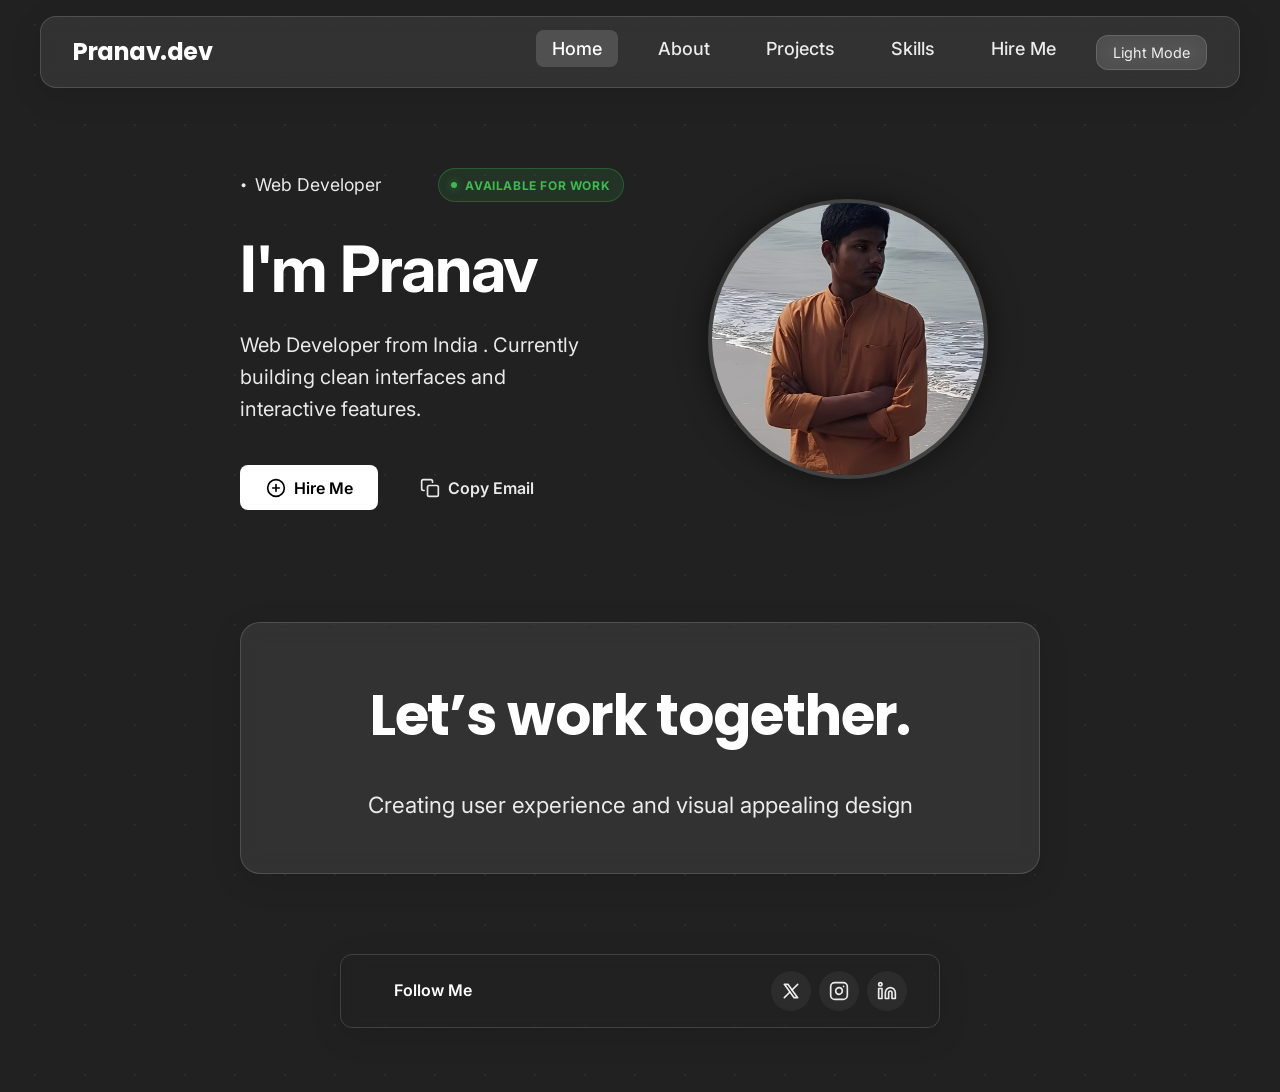
==== index.html @ 515a45e8 "Added Portfolio Website" ====
<!DOCTYPE html>
<html lang="en">

<head>
  <meta charset="UTF-8" />
  <meta name="viewport" content="width=device-width, initial-scale=1.0" />
  <title>Pranav Portfolio</title>
  <link rel="preconnect" href="https://fonts.googleapis.com">
  <link rel="preconnect" href="https://fonts.gstatic.com" crossorigin>
  <link href="https://fonts.googleapis.com/css2?family=Poppins:wght@400;600;700&family=Inter:wght@400&display=swap"
    rel="stylesheet">
  <link rel="stylesheet" href="style.css">
  <script src="https://code.jquery.com/jquery-3.7.1.min.js"></script>

</head>

<body>
  <header>
    <nav class="glass">
      <div class="logo">Pranav.dev</div>
      <ul>
        <li><a href="index.html" class="nav-link active">Home</a></li>
        <li><a href="about.html" class="nav-link">About</a></li>
        <li><a href="projects.html" class="nav-link">Projects</a></li>
        <li><a href="skills.html" class="nav-link">Skills</a></li>
        <li><a href="hire.html" class="nav-link">Hire Me</a></li>
        <li><button id="theme-toggle" class="filter-btn" style="padding: 0.5rem 1rem;">Light Mode</button></li>
      </ul>
    </nav>
  </header>

  <main class="home-main">
    <div class="home-container">
      <div class="hero-split">
        <div class="hero-left">
          <div class="status-row">
            <span class="role-text"><span class="bullet">•</span> Web Developer</span>
            <span class="status-badge-green"><span class="status-dot-green"></span> AVAILABLE FOR WORK</span>
          </div>

          <h1 class="cta-title-split">I'm Pranav</h1>
          <p class="cta-subtitle-split">
            Web Developer from India . Currently building clean interfaces and interactive features.
          </p>

          <div class="cta-buttons">
            <button class="action-btn primary" onclick="window.location.href='hire.html'">
              <svg width="20" height="20" viewBox="0 0 24 24" fill="none" stroke="currentColor" stroke-width="2"
                stroke-linecap="round" stroke-linejoin="round">
                <circle cx="12" cy="12" r="10"></circle>
                <line x1="12" y1="8" x2="12" y2="16"></line>
                <line x1="8" y1="12" x2="16" y2="12"></line>
              </svg>
              Hire Me
            </button>
            <button id="copy-email-btn" class="action-btn secondary" data-email="sawantpranav610@gmail.com">
              <svg width="20" height="20" viewBox="0 0 24 24" fill="none" stroke="currentColor" stroke-width="2"
                stroke-linecap="round" stroke-linejoin="round">
                <rect x="9" y="9" width="13" height="13" rx="2" ry="2"></rect>
                <path d="M5 15H4a2 2 0 0 1-2-2V4a2 2 0 0 1 2-2h9a2 2 0 0 1 2 2v1"></path>
              </svg>
              Copy Email
            </button>
          </div>
        </div>

        <div class="hero-right">
          <div class="avatar-container-large">
            <img src="Pranav.png" alt="Pranav Image" class="avatar-large">
          </div>
        </div>
      </div>

      <div class="cta-section glass"
        style="margin-top: 4rem; margin-bottom: 2rem; padding: 3rem; border-radius: 20px; width: 100%; max-width: 800px;">
        <h2 class="cta-title" style="font-size: 3.5rem;">Let’s work together.</h2>
        <p class="cta-subtitle">Creating user experience and visual appealing design</p>
      </div>

      <div class="social-bar-home glass">
        <div class="social-left">
          <span class="status-dot"></span>
          <span class="follow-text">Follow Me</span>
        </div>
        <div class="social-right">
          <!-- X (Twitter) -->
          <a href="https://x.com/PSawant610" class="social-icon" aria-label="X" target="_blank">
            <svg width="20" height="20" viewBox="0 0 24 24" fill="none" stroke="currentColor" stroke-width="2"
              stroke-linecap="round" stroke-linejoin="round">
              <path d="M4 4l11.733 16h4.267l-11.733 -16z" />
              <path d="M4 20l6.768 -6.768m2.46 -2.46l6.772 -6.772" />
            </svg>
          </a>
          <!-- Instagram -->
          <a href="https://www.instagram.com/pranav_sawant863/" class="social-icon" aria-label="Instagram"
            target="_blank">
            <svg width="20" height="20" viewBox="0 0 24 24" fill="none" stroke="currentColor" stroke-width="2"
              stroke-linecap="round" stroke-linejoin="round">
              <rect x="2" y="2" width="20" height="20" rx="5" ry="5"></rect>
              <path d="M16 11.37A4 4 0 1 1 12.63 8 4 4 0 0 1 16 11.37z"></path>
              <line x1="17.5" y1="6.5" x2="17.51" y2="6.5"></line>
            </svg>
          </a>
          <!-- Dribbble (placeholder as requested in design image, though previously removed, adding back for visual match or we can skip if user hates it. Image shows Dribbble icon. I'll add it for fidelity to image, but can remove.) -->
          <!-- Skipping Dribbble to respect previous "don't add third icon" preference, preserving user preference over image fidelity for that specific detail unless asked. -->
          <!-- LinkedIn -->
          <a href="https://www.linkedin.com/in/pranav-sawant-1061a63a5" class="social-icon" aria-label="LinkedIn">
            <svg width="20" height="20" viewBox="0 0 24 24" fill="none" stroke="currentColor" stroke-width="2"
              stroke-linecap="round" stroke-linejoin="round">
              <path d="M16 8a6 6 0 0 1 6 6v7h-4v-7a2 2 0 0 0-2-2 2 2 0 0 0-2 2v7h-4v-7a6 6 0 0 1 6-6z"></path>
              <rect x="2" y="9" width="4" height="12"></rect>
              <circle cx="4" cy="4" r="2"></circle>
            </svg>
          </a>
        </div>
      </div>

      <footer class="home-footer">
        &copy; <span id="year"></span> Pranav • Built with HTML, CSS, and jQuery
      </footer>
    </div>
  </main>

  <script src="script.js"></script>
</body>

</html>
---- style.css ----
* {
        box-sizing: border-box;
        margin: 0;
        padding: 0;
    }

    :root {
        --bg-color: #212121;
        --text-main: rgba(255, 255, 255, 0.9);
        --text-heading: #ffffff;
        --glass-bg: rgba(255, 255, 255, 0.08);
        --glass-border: rgba(255, 255, 255, 0.15);
        --nav-hover: rgba(255, 255, 255, 0.15);
        --accent-color: #FFD700;
        --button-bg: rgba(255, 255, 255, 0.1);
        --input-bg: transparent;
        --dots-color: rgba(255, 255, 255, 0.05);
    }

    body.light-mode {
        --bg-color: #f0f2f5;
        --text-main: #333333;
        --text-heading: #111111;
        --glass-bg: rgba(255, 255, 255, 0.8);
        --glass-border: rgba(0, 0, 0, 0.1);
        --nav-hover: rgba(0, 0, 0, 0.05);
        --accent-color: #0056b3;
        --button-bg: rgba(0, 0, 0, 0.05);
        --input-bg: rgba(0, 0, 0, 0.05);
        --dots-color: rgba(0, 0, 0, 0.05);
    }

    body {
        font-family: 'Inter', sans-serif;
        background: var(--bg-color);
        color: var(--text-main);
        line-height: 1.6;
        font-size: 1.125rem;
        min-height: 100vh;
        position: relative;
        overflow-x: hidden;
        transition: background-color 0.3s ease, color 0.3s ease;
    }

    /* Animated Background Pattern */
    body::before {
        content: '';
        position: fixed;
        top: -50%;
        left: -50%;
        width: 200%;
        height: 200%;
        background: radial-gradient(circle, var(--dots-color) 1px, transparent 1px);
        background-size: 50px 50px;
        animation: moveBackground 20s linear infinite;
        z-index: 0;
    }

    @keyframes moveBackground {
        0% {
            transform: translate(0, 0);
        }

        100% {
            transform: translate(50px, 50px);
        }
    }

    /* Glass Effect */
    .glass {
        background: var(--glass-bg);
        backdrop-filter: blur(10px);
        -webkit-backdrop-filter: blur(10px);
        border: 1px solid var(--glass-border);
        box-shadow: 0 8px 32px rgba(0, 0, 0, 0.1);
        transition: background 0.3s ease, border-color 0.3s ease;
    }

    header {
        position: sticky;
        top: 0;
        z-index: 100;
        padding: 1rem 0;
    }

    nav {
        width: 95%;
        max-width: 1200px;
        margin: 0 auto;
        display: flex;
        justify-content: space-between;
        align-items: center;
        padding: 1rem 2rem;
        border-radius: 16px;
    }

    nav .logo {
        font-family: 'Poppins', sans-serif;
        font-weight: 700;
        font-size: 1.5rem;
        color: var(--text-heading);
        letter-spacing: -0.02em;
    }

    nav ul {
        list-style: none;
        display: flex;
        gap: 1.5rem;
    }

    nav a {
        color: var(--text-main);
        text-decoration: none;
        font-weight: 500;
        padding: 0.5rem 1rem;
        border-radius: 8px;
        transition: all 0.3s ease;
    }

    nav a:hover,
    nav a.active {
        background: var(--nav-hover);
        color: var(--text-heading);
    }

    main {
        max-width: 1000px;
        margin: 0 auto;
        padding: 4rem 2rem;
        position: relative;
        z-index: 1;
    }

    .hero {
        display: flex;
        align-items: center;
        justify-content: space-between;
        text-align: left;
        padding: 4rem 0;
        margin-bottom: 4rem;
        gap: 2rem;
    }

    .hero-content {
        flex: 1;
        max-width: 600px;
    }

    .hero-status-bar {
        display: flex;
        justify-content: space-between;
        align-items: center;
        margin-bottom: 1.5rem;
        width: 100%;
    }

    .role-label {
        color: var(--text-muted);
        font-size: 1rem;
        display: flex;
        align-items: center;
        gap: 0.5rem;
        font-weight: 500;
    }

    .role-label::before {
        content: '';
        display: block;
        width: 8px;
        height: 8px;
        background-color: var(--text-muted);
        border-radius: 50%;
    }

    .status-badge {
        background: rgba(16, 185, 129, 0.1);
        color: #10B981;
        padding: 0.35rem 0.85rem;
        border-radius: 20px;
        font-size: 0.75rem;
        font-weight: 700;
        letter-spacing: 0.05em;
        text-transform: uppercase;
        border: 1px solid rgba(16, 185, 129, 0.2);
        display: flex;
        align-items: center;
        gap: 0.4rem;
    }

    .status-badge::before {
        content: '';
        display: block;
        width: 6px;
        height: 6px;
        background-color: #10B981;
        border-radius: 50%;
        box-shadow: 0 0 8px #10B981;
    }

    .hero h1 {
        font-family: 'Poppins', sans-serif;
        font-size: 4rem;
        font-weight: 700;
        margin-bottom: 1rem;
        line-height: 1.1;
        color: var(--text-heading);
    }

    .hero .tagline {
        font-size: 1.25rem;
        color: var(--text-main);
        font-weight: 400;
        margin-bottom: 2rem;
        line-height: 1.6;
    }

    .hero-actions {
        display: flex;
        gap: 1rem;
    }

    .action-btn {
        background: var(--button-bg);
        color: var(--text-heading);
        border: 1px solid var(--glass-border);
        padding: 0.85rem 1.75rem;
        border-radius: 12px;
        cursor: pointer;
        display: flex;
        align-items: center;
        gap: 0.6rem;
        font-weight: 600;
        font-family: 'Inter', sans-serif;
        transition: all 0.3s ease;
        font-size: 1rem;
    }

    .action-btn:hover {
        background: var(--nav-hover);
        transform: translateY(-2px);
        border-color: var(--text-muted);
    }

    .action-btn.primary {
        background: #FFFFFF;
        color: #000000;
        border: none;
    }

    .action-btn.primary:hover {
        background: rgba(255, 255, 255, 0.9);
        transform: translateY(-2px);
    }

    .hero-image {
        flex: 1;
        display: flex;
        justify-content: center;
        align-items: center;
    }

    .avatar {
        width: 320px;
        height: 320px;
        border-radius: 50%;
        object-fit: cover;
        border: 4px solid var(--glass-border);
        box-shadow: 0 20px 40px rgba(0, 0, 0, 0.2);
    }

    @keyframes float {
        0% {
            transform: translateY(0px);
        }

        50% {
            transform: translateY(-15px);
        }

        100% {
            transform: translateY(0px);
        }
    }

    section {
        padding: 3rem;
        border-radius: 24px;
        margin-bottom: 3rem;
    }

    h2 {
        font-family: 'Poppins', sans-serif;
        font-size: 2.5rem;
        font-weight: 700;
        margin-bottom: 2rem;
        color: var(--text-heading);
    }

    p {
        color: var(--text-main);
        line-height: 1.8;
        margin-bottom: 1rem;
    }

    .tagline span.highlight {
        color: var(--accent-color);
        font-weight: 600;
    }

    code {
        font-family: 'Courier New', monospace;
        background: rgba(0, 0, 0, 0.3);
        padding: 0.125rem 0.5rem;
        border-radius: 6px;
        font-size: 0.9em;
        color: var(--accent-color);
    }

    .projects-controls {
        display: flex;
        gap: 0.75rem;
        margin-bottom: 2rem;
        flex-wrap: wrap;
    }

    .filter-btn {
        border: 1px solid var(--glass-border);
        background: var(--button-bg);
        backdrop-filter: blur(10px);
        -webkit-backdrop-filter: blur(10px);
        color: var(--text-main);
        padding: 0.5rem 1rem;
        border-radius: 12px;
        cursor: pointer;
        font-size: 0.9rem;
        transition: all 0.3s ease;
        font-family: 'Inter', sans-serif;
    }

    .filter-btn:hover {
        background: rgba(255, 255, 255, 0.15);
        transform: translateY(-2px);
    }

    .filter-btn.active {
        background: var(--glass-border);
        color: var(--text-heading);
        border-color: var(--glass-border);
    }

    .projects-grid {
        display: grid;
        grid-template-columns: repeat(auto-fit, minmax(280px, 1fr));
        gap: 2rem;
    }

    .project-card {
        padding: 2rem;
        border-radius: 20px;
        transition: all 0.4s ease;
        cursor: pointer;
        position: relative;
        overflow: hidden;
    }

    .project-card::before {
        content: '';
        position: absolute;
        top: 0;
        left: 0;
        right: 0;
        bottom: 0;
        background: linear-gradient(135deg, var(--glass-bg) 0%, transparent 100%);
        opacity: 0;
        transition: opacity 0.4s ease;
    }

    .project-card:hover {
        transform: translateY(-8px) scale(1.02);
        box-shadow: 0 12px 40px rgba(0, 0, 0, 0.4);
    }

    .project-card:hover::before {
        opacity: 1;
    }

    .project-card h3 {
        font-family: 'Poppins', sans-serif;
        font-size: 1.5rem;
        font-weight: 600;
        margin-bottom: 0.75rem;
        color: var(--text-heading);
        position: relative;
        z-index: 1;
    }

    .project-card p {
        font-size: 1rem;
        color: var(--text-main);
        position: relative;
        z-index: 1;
    }

    .project-tag {
        position: absolute;
        top: 1rem;
        right: 1rem;
        font-size: 0.75rem;
        font-weight: 600;
        padding: 0.375rem 0.875rem;
        background: var(--button-bg);
        color: var(--text-heading);
        border-radius: 12px;
        z-index: 2;
    }

    .skills-grid {
        display: grid;
        grid-template-columns: repeat(auto-fit, minmax(250px, 1fr));
        gap: 1.5rem;
    }

    .skill-category {
        padding: 1.5rem;
        border-radius: 16px;
        background: rgba(255, 255, 255, 0.03);
        transition: transform 0.3s ease;
    }

    .skill-category:hover {
        transform: translateY(-5px);
    }

    .skill-category h3 {
        font-family: 'Poppins', sans-serif;
        font-size: 1.25rem;
        font-weight: 600;
        margin-bottom: 1rem;
        color: var(--text-heading);
        border-bottom: 1px solid var(--glass-border);
        padding-bottom: 0.5rem;
    }

    .skills-list {
        display: flex;
        flex-wrap: wrap;
        gap: 0.75rem;
    }

    .skill-pill {
        padding: 0.5rem 1rem;
        border-radius: 20px;
        font-size: 0.9rem;
        font-weight: 500;
        color: var(--text-heading);
        background: var(--button-bg);
        border: 1px solid var(--glass-border);
        transition: all 0.3s ease;
        cursor: default;
    }

    .skill-pill:hover {
        background: var(--nav-hover);
        border-color: var(--accent-color);
        transform: translateY(-2px);
        box-shadow: 0 4px 12px rgba(0, 0, 0, 0.2);
    }

    .log {
        margin-top: 2rem;
        padding: 1.5rem;
        border-radius: 20px;
        max-height: 200px;
        overflow: auto;
        font-size: 0.85rem;
    }

    .log h4 {
        margin-bottom: 0.75rem;
        font-size: 1rem;
        color: var(--text-heading);
        font-family: 'Poppins', sans-serif;
        font-weight: 600;
    }

    .log ul {
        list-style: disc;
        margin-left: 1.5rem;
        color: var(--text-main);
    }

    .log li {
        margin-bottom: 0.5rem;
    }



    .success-msg {
        margin-top: 0.75rem;
        font-size: 0.95rem;
        color: #FFD700;
        display: none;
    }

    footer {
        display: none;
        /* Removed external footer */
    }

    .footer-card {
        text-align: center;
        padding: 1.5rem;
        margin-top: 2rem;
        color: var(--text-muted);
        font-size: 0.9rem;
    }

    /* Contact Section - Reverted to simple style */
    .contact-form {
        margin-top: 2rem;
        display: grid;
        gap: 1rem;
        max-width: 100%;
    }

    .contact-form input,
    .contact-form textarea {
        width: 100%;
        height: 52.8px;
        padding: 1rem;
        border-radius: 12px;
        font-family: inherit;
        font-size: 1rem;
        transition: all 0.3s ease;
        color: var(--text-heading);
        background: var(--input-bg);
        border: 1px solid var(--glass-border);
        box-sizing: border-box;
    }

    .contact-form input::placeholder,
    .contact-form textarea::placeholder {
        color: var(--text-muted);
    }

    .contact-form input:focus,
    .contact-form textarea:focus {
        outline: none;
        box-shadow: 0 0 0 3px var(--glass-border);
        background: var(--nav-hover);
    }

    .contact-form button {
        background: var(--button-bg);
        color: var(--text-heading);
        border: 1px solid var(--glass-border);
        height: 52.8px;
        padding: 0 2rem;
        border-radius: 12px;
        font-weight: 600;
        font-size: 1rem;
        cursor: pointer;
        transition: all 0.3s ease;
        font-family: 'Poppins', sans-serif;
        display: flex;
        align-items: center;
        justify-content: center;
    }

    .contact-form button:hover {
        background: var(--nav-hover);
        transform: translateY(-2px);
        box-shadow: 0 6px 20px rgba(0, 0, 0, 0.4);
    }

    /* Contact & Social Merge */
    .contact-wrapper {
        display: flex;
        justify-content: space-between;
        gap: 3rem;
        align-items: flex-start;
    }

    .contact-left {
        flex: 1;
        max-width: 735px;
    }

    .social-sidebar {
        display: flex;
        flex-direction: column;
        align-items: center;
        gap: 1.5rem;
        padding-left: 2rem;
        border-left: 1px solid var(--glass-border);
        align-self: stretch;
        justify-content: center;
    }

    .social-label-vertical {
        writing-mode: vertical-rl;
        text-orientation: mixed;
        transform: rotate(180deg);
        font-weight: 600;
        color: var(--text-heading);
        letter-spacing: 2px;
        font-size: 0.9rem;
        text-transform: uppercase;
    }

    .social-icons-vertical {
        display: flex;
        flex-direction: column;
        gap: 1rem;
    }

    @media (max-width: 768px) {
        .contact-wrapper {
            flex-direction: column;
            gap: 2rem;
        }

        .social-sidebar {
            flex-direction: row;
            width: 100%;
            padding-left: 0;
            padding-top: 2rem;
            border-left: none;
            border-top: 1px solid var(--glass-border);
            justify-content: space-between;
        }

        .social-label-vertical {
            writing-mode: horizontal-tb;
            transform: none;
            letter-spacing: 1px;
        }

        .social-icons-vertical {
            flex-direction: row;
        }

        .social-row {
            flex-direction: column;
            gap: 1.5rem;
        }
    }

    /* Scrollbar styling */
    .log::-webkit-scrollbar {
        width: 8px;
    }

    .log::-webkit-scrollbar-track {
        background: rgba(255, 255, 255, 0.1);
        border-radius: 4px;
    }

    .log::-webkit-scrollbar-thumb {
        background: rgba(255, 255, 255, 0.3);
        border-radius: 4px;
    }

    .log::-webkit-scrollbar-thumb:hover {
        background: rgba(255, 255, 255, 0.5);
    }

    .footer-content {
        max-width: 800px;
        margin: 0 auto;
        background: var(--glass-bg);
        border: 1px solid var(--glass-border);
        border-radius: 16px;
        padding: 1.5rem 2rem;
    }

    .social-row {
        display: flex;
        justify-content: space-between;
        align-items: center;
        margin-bottom: 1.5rem;
        padding-bottom: 1.5rem;
        border-bottom: 1px solid var(--glass-border);
    }

    .social-label-group {
        display: flex;
        align-items: center;
        gap: 0.75rem;
        font-weight: 600;
        color: var(--text-heading);
        font-size: 1.1rem;
    }

    .social-dot {
        width: 8px;
        height: 8px;
        background-color: var(--text-muted);
        border-radius: 50%;
    }

    .social-icons {
        display: flex;
        gap: 0.75rem;
    }

    .social-btn {
        width: 44px;
        height: 44px;
        border-radius: 50%;
        background: rgba(30, 30, 30, 0.8);
        display: flex;
        align-items: center;
        justify-content: center;
        color: #fff;
        transition: all 0.3s ease;
        cursor: pointer;
        border: 1px solid rgba(255, 255, 255, 0.05);
    }

    .social-btn:hover {
        background: var(--text-heading);
        color: var(--bg-color);
        transform: translateY(-2px);
    }

    /* Home Page Redesign Styles */

    .home-main {
        display: flex;
        justify-content: center;
        align-items: center;
        min-height: 80vh;
        /* Fill visible area */
    }

    .home-container {
        text-align: center;
        width: 100%;
        max-width: 800px;
        display: flex;
        flex-direction: column;
        gap: 3rem;
        align-items: center;
    }

    .cta-section {
        display: flex;
        flex-direction: column;
        align-items: center;
        gap: 1.5rem;
    }

    .cta-title {
        font-size: 4rem;
        font-weight: 700;
        color: var(--text-heading);
        letter-spacing: -0.02em;
        margin: 0;
    }

    .cta-subtitle {
        font-size: 1.4rem;
        color: var(--text-muted);
        font-weight: 400;
        margin: 0;
    }

    .cta-buttons {
        display: flex;
        gap: 1rem;
        margin-top: 1rem;
    }

    .action-btn {
        padding: 0.8rem 1.6rem;
        border-radius: 8px;
        border: 1px solid var(--glass-border);
        background: rgba(255, 255, 255, 0.05);
        color: var(--text-heading);
        font-weight: 600;
        cursor: pointer;
        display: flex;
        align-items: center;
        gap: 0.5rem;
        transition: all 0.3s ease;
        font-family: 'Inter', sans-serif;
    }

    .action-btn.secondary {
        background: transparent;
        border: 1px solid var(--nav-border);
        color: var(--text-muted);
    }

    .action-btn.secondary:hover {
        background: var(--nav-hover);
        color: var(--text-heading);
        border-color: var(--text-muted);
    }

    .action-btn:hover {
        background: rgba(255, 255, 255, 0.1);
        transform: translateY(-2px);
    }

    /* Social Bar Home */
    .social-bar-home {
        display: flex;
        justify-content: space-between;
        align-items: center;
        width: 100%;
        max-width: 600px;
        /* Adjust width as needed */
        padding: 1rem 2rem;
        background: var(--card-bg);
        border: 1px solid var(--glass-border);
        border-radius: 12px;
        backdrop-filter: blur(10px);
    }

    .social-left {
        display: flex;
        align-items: center;
        gap: 0.8rem;
    }

    .status-dot {
        width: 8px;
        height: 8px;
        background-color: var(--text-muted);
        border-radius: 50%;
    }

    .follow-text {
        font-weight: 600;
        color: var(--text-heading);
        font-size: 1rem;
    }

    .social-right {
        display: flex;
        gap: 0.5rem;
    }

    .social-icon {
        width: 40px;
        height: 40px;
        display: flex;
        align-items: center;
        justify-content: center;
        border-radius: 50%;
        background: rgba(255, 255, 255, 0.05);
        /* Slight bg */
        color: var(--text-main);
        transition: all 0.3s ease;
    }

    .social-icon:hover {
        background: var(--text-heading);
        color: var(--bg-color);
        /* Invert colors on hover */
        transform: translateY(-2px);
    }

    .home-footer {
        margin-top: 2rem;
        font-size: 0.9rem;
        color: var(--text-muted);
        text-align: center;
    }

    .home-footer a {
        color: var(--text-main);
        text-decoration: none;
        transition: color 0.3s;
    }

    .home-footer a:hover {
        color: var(--text-heading);
        text-decoration: underline;
    }

    /* Split Layout Styles */
    .hero-split {
        display: flex;
        justify-content: space-between;
        align-items: center;
        width: 100%;
        text-align: left;
        gap: 2rem;
    }

    .hero-left {
        flex: 1;
        display: flex;
        flex-direction: column;
        gap: 1.5rem;
        align-items: flex-start;
    }

    .hero-right {
        flex: 1;
        display: flex;
        justify-content: center;
        align-items: center;
    }

    .status-row {
        display: flex;
        align-items: center;
        width: 100%;
        justify-content: space-between;
        margin-bottom: 0.5rem;
    }

    .role-text {
        font-size: 1.1rem;
        color: var(--text-muted);
        display: flex;
        align-items: center;
        gap: 0.5rem;
    }

    .bullet {
        font-size: 0.8rem;
        color: var(--text-muted);
    }

    .status-badge-green {
        display: inline-flex;
        align-items: center;
        gap: 0.5rem;
        padding: 0.4rem 0.8rem;
        background: rgba(46, 160, 67, 0.15);
        color: #3fb950;
        border-radius: 20px;
        font-size: 0.75rem;
        font-weight: 700;
        border: 1px solid rgba(46, 160, 67, 0.4);
        letter-spacing: 0.05em;
    }

    .status-dot-green {
        width: 6px;
        height: 6px;
        background-color: #3fb950;
        border-radius: 50%;
        box-shadow: 0 0 8px rgba(63, 185, 80, 0.6);
    }

    .cta-title-split {
        font-size: 4rem;
        font-weight: 700;
        color: var(--text-heading);
        letter-spacing: -0.02em;
        line-height: 1.1;
        margin: 0;
    }

    .cta-subtitle-split {
        font-size: 1.25rem;
        color: var(--text-muted);
        font-weight: 400;
        line-height: 1.6;
        margin: 0;
        max-width: 90%;
    }

    .avatar-container-large {
        width: 280px;
        height: 280px;
        border-radius: 50%;
        overflow: hidden;
        border: 4px solid var(--glass-border);
        background: var(--card-bg);
        box-shadow: 0 0 30px rgba(0, 0, 0, 0.5);
        animation: avatarBounce 3s ease-in-out infinite;
    }

    .avatar-large {
        width: 100%;
        height: 100%;
        object-fit: cover;
    }

    @keyframes avatarBounce {

        0%,
        100% {
            transform: translateY(0);
        }

        50% {
            transform: translateY(-15px);
        }
    }

    @media (max-width: 768px) {
        .hero-split {
            flex-direction: column-reverse;
            /* Avatar on top for mobile? Or existing top-down flow */
            text-align: center;
        }

        .hero-left {
            align-items: center;
        }

        .status-row {
            justify-content: center;
            gap: 1rem;
            flex-wrap: wrap;
        }

        .cta-subtitle-split {
            max-width: 100%;
        }

        .cta-buttons {
            justify-content: center;
        }
    }

    /* Split Layout Styles */
    .hero-split {
        display: flex;
        justify-content: space-between;
        align-items: center;
        width: 100%;
        text-align: left;
        gap: 2rem;
    }

    .hero-left {
        flex: 1;
        display: flex;
        flex-direction: column;
        gap: 1.5rem;
        align-items: flex-start;
    }

    .hero-right {
        flex: 1;
        display: flex;
        justify-content: center;
        align-items: center;
    }

    .status-row {
        display: flex;
        align-items: center;
        width: 100%;
        justify-content: space-between;
        margin-bottom: 0.5rem;
    }

    .role-text {
        font-size: 1.1rem;
        color: var(--text-muted);
        display: flex;
        align-items: center;
        gap: 0.5rem;
    }

    .bullet {
        font-size: 0.8rem;
        color: var(--text-muted);
    }

    .status-badge-green {
        display: inline-flex;
        align-items: center;
        gap: 0.5rem;
        padding: 0.4rem 0.8rem;
        background: rgba(46, 160, 67, 0.15);
        color: #3fb950;
        border-radius: 20px;
        font-size: 0.75rem;
        font-weight: 700;
        border: 1px solid rgba(46, 160, 67, 0.4);
        letter-spacing: 0.05em;
    }

    .status-dot-green {
        width: 6px;
        height: 6px;
        background-color: #3fb950;
        border-radius: 50%;
        box-shadow: 0 0 8px rgba(63, 185, 80, 0.6);
    }

    .cta-title-split {
        font-size: 4rem;
        font-weight: 700;
        color: var(--text-heading);
        letter-spacing: -0.02em;
        line-height: 1.1;
        margin: 0;
    }

    .cta-subtitle-split {
        font-size: 1.25rem;
        color: var(--text-muted);
        font-weight: 400;
        line-height: 1.6;
        margin: 0;
        max-width: 90%;
    }

    .avatar-container-large {
        width: 280px;
        height: 280px;
        border-radius: 50%;
        overflow: hidden;
        border: 4px solid var(--glass-border);
        background: var(--card-bg);
        box-shadow: 0 0 30px rgba(0, 0, 0, 0.5);
    }

    .avatar-large {
        width: 100%;
        height: 100%;
        object-fit: cover;
    }

    @media (max-width: 768px) {
        .hero-split {
            flex-direction: column-reverse;
            /* Avatar on top for mobile? Or existing top-down flow */
            text-align: center;
        }

        .hero-left {
            align-items: center;
        }

        .status-row {
            justify-content: center;
            gap: 1rem;
            flex-wrap: wrap;
        }

        .cta-subtitle-split {
            max-width: 100%;
        }

        .cta-buttons {
            justify-content: center;
        }
    }

    /* Home Page Redesign Styles */

    .home-main {
        display: flex;
        justify-content: center;
        align-items: center;
        min-height: 80vh;
        /* Fill visible area */
    }

    .home-container {
        text-align: center;
        width: 100%;
        max-width: 800px;
        display: flex;
        flex-direction: column;
        gap: 3rem;
        align-items: center;
    }

    .cta-section {
        display: flex;
        flex-direction: column;
        align-items: center;
        gap: 1.5rem;
    }

    .cta-title {
        font-size: 4rem;
        font-weight: 700;
        color: var(--text-heading);
        letter-spacing: -0.02em;
        margin: 0;
    }

    .cta-subtitle {
        font-size: 1.4rem;
        color: var(--text-muted);
        font-weight: 400;
        margin: 0;
    }

    .cta-buttons {
        display: flex;
        gap: 1rem;
        margin-top: 1rem;
    }

    .action-btn {
        padding: 0.8rem 1.6rem;
        border-radius: 8px;
        border: 1px solid var(--glass-border);
        background: rgba(255, 255, 255, 0.05);
        color: var(--text-heading);
        font-weight: 600;
        cursor: pointer;
        display: flex;
        align-items: center;
        gap: 0.5rem;
        transition: all 0.3s ease;
        font-family: 'Inter', sans-serif;
    }

    .action-btn.secondary {
        background: transparent;
        border: 1px solid var(--nav-border);
        color: var(--text-muted);
    }

    .action-btn.secondary:hover {
        background: var(--nav-hover);
        color: var(--text-heading);
        border-color: var(--text-muted);
    }

    .action-btn:hover {
        background: rgba(255, 255, 255, 0.1);
        transform: translateY(-2px);
    }

    /* Social Bar Home */
    .social-bar-home {
        display: flex;
        justify-content: space-between;
        align-items: center;
        width: 100%;
        max-width: 600px;
        /* Adjust width as needed */
        padding: 1rem 2rem;
        background: var(--card-bg);
        border: 1px solid var(--glass-border);
        border-radius: 12px;
        backdrop-filter: blur(10px);
    }

    .social-left {
        display: flex;
        align-items: center;
        gap: 0.8rem;
    }

    .status-dot {
        width: 8px;
        height: 8px;
        background-color: var(--text-muted);
        border-radius: 50%;
    }

    .follow-text {
        font-weight: 600;
        color: var(--text-heading);
        font-size: 1rem;
    }

    .social-right {
        display: flex;
        gap: 0.5rem;
    }

    .social-icon {
        width: 40px;
        height: 40px;
        display: flex;
        align-items: center;
        justify-content: center;
        border-radius: 50%;
        background: rgba(255, 255, 255, 0.05);
        /* Slight bg */
        color: var(--text-main);
        transition: all 0.3s ease;
    }

    .social-icon:hover {
        background: var(--text-heading);
        color: var(--bg-color);
        /* Invert colors on hover */
        transform: translateY(-2px);
    }

    .home-footer {
        margin-top: 2rem;
        font-size: 0.9rem;
        color: var(--text-muted);
        text-align: center;
    }

    .home-footer a {
        color: var(--text-main);
        text-decoration: none;
        transition: color 0.3s;
    }

    .home-footer a:hover {
        color: var(--text-heading);
        text-decoration: underline;
    }
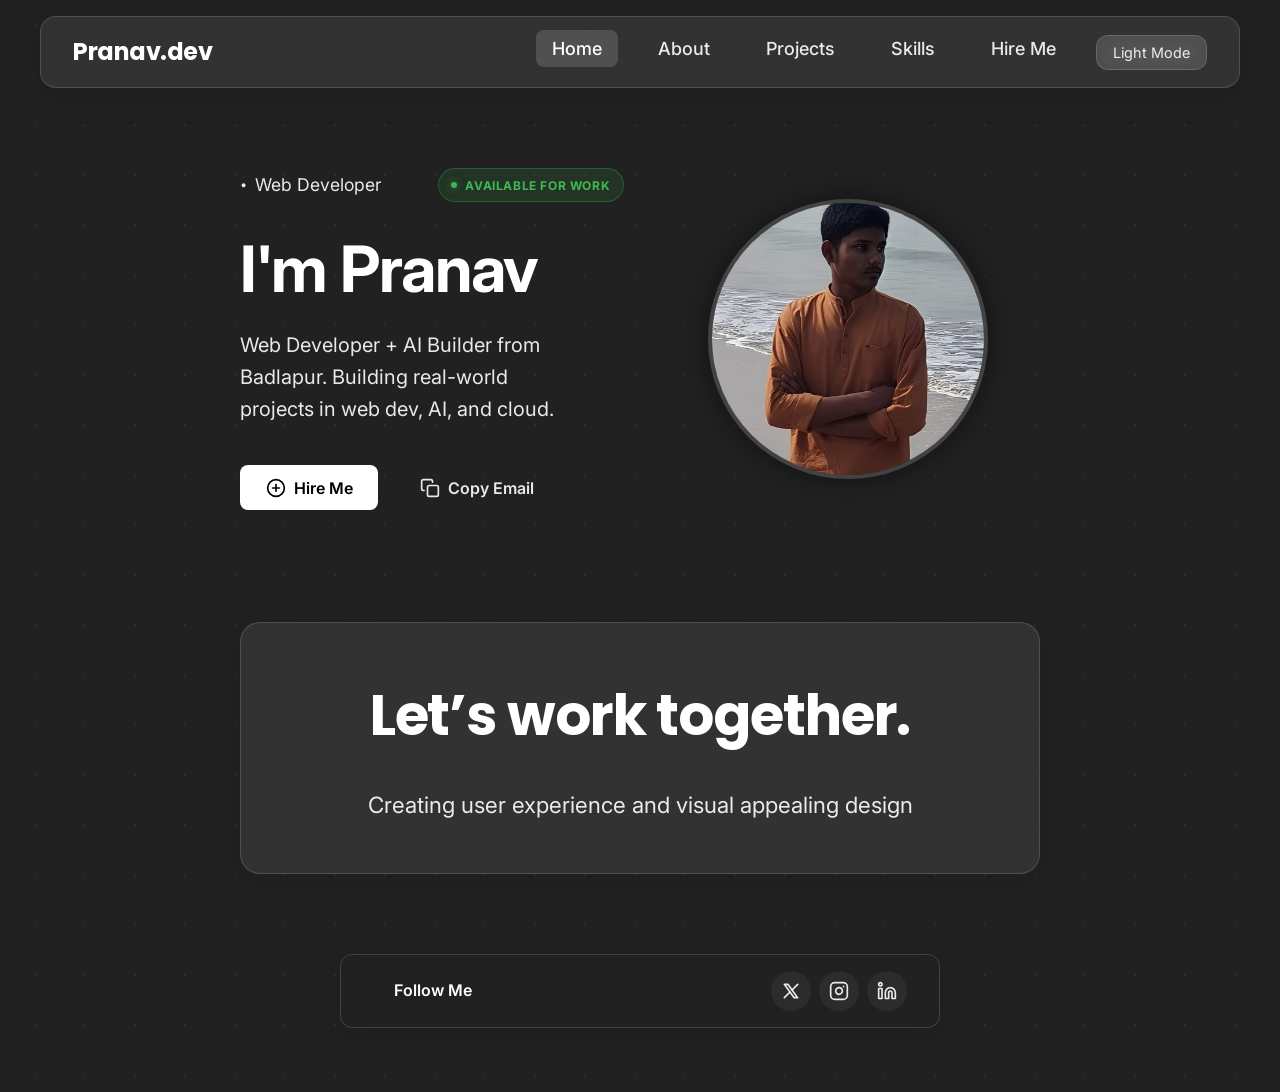
==== commit 30c6e2a4: "Revise portfolio content and structure Updated the portfolio description and improved content clarit" ====
--- a/index.html
+++ b/index.html
@@ -40,7 +40,7 @@
 
           <h1 class="cta-title-split">I'm Pranav</h1>
           <p class="cta-subtitle-split">
-            Web Developer from India . Currently building clean interfaces and interactive features.
+            Web Developer + AI Builder from Badlapur. Building real-world projects in web dev, AI, and cloud.
           </p>
 
           <div class="cta-buttons">
@@ -124,4 +124,4 @@
   <script src="script.js"></script>
 </body>
 
-</html>+</html>
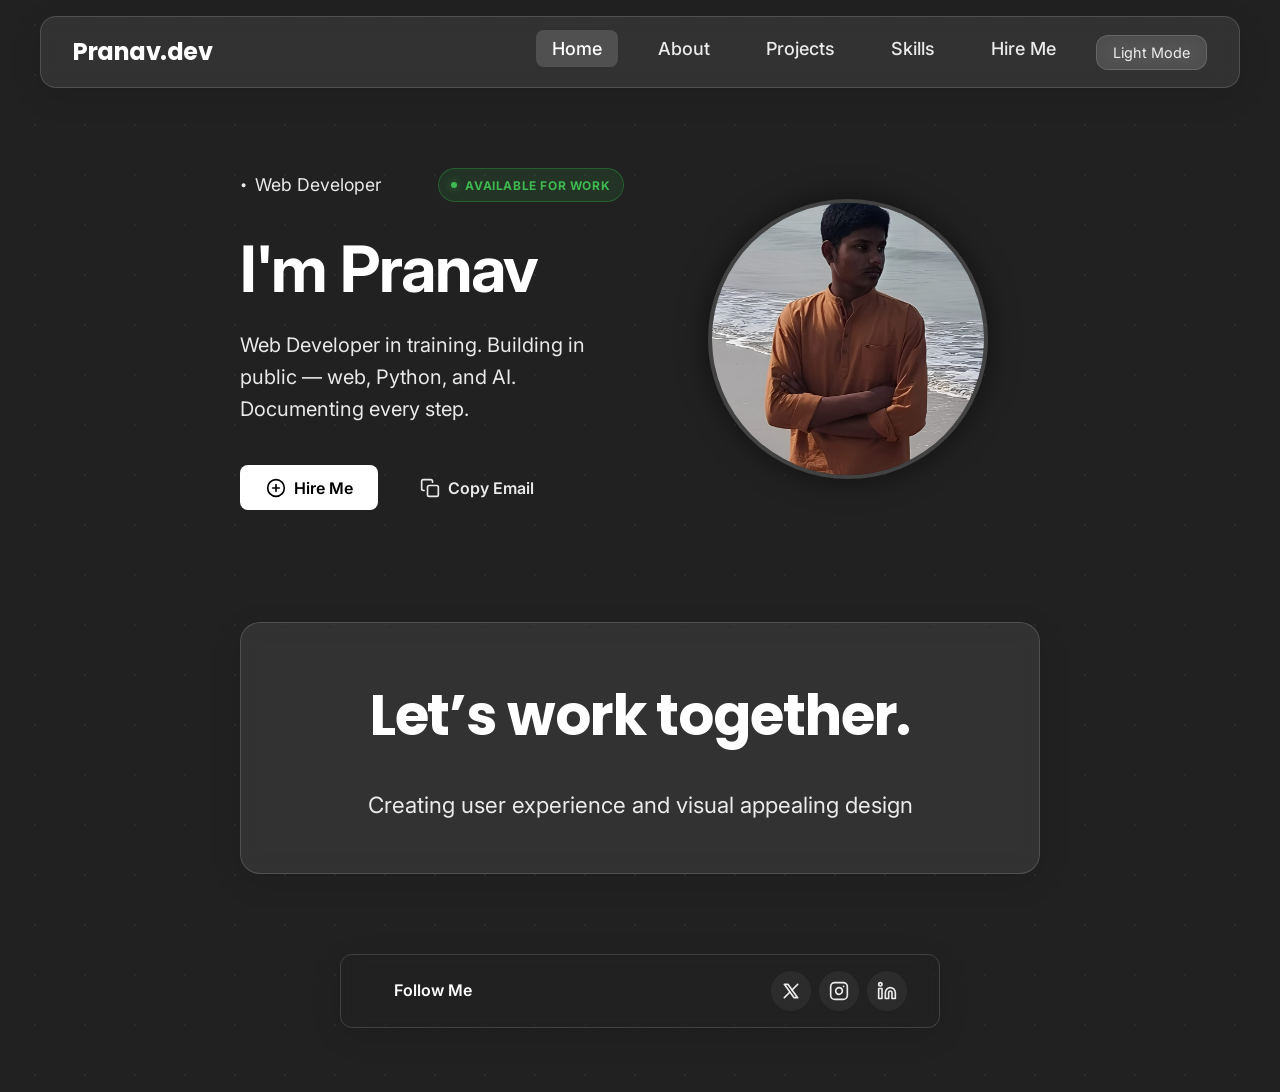
==== commit bc8e242f: "Modify portfolio content and button labels Updated the portfolio description and adjusted button tex" ====
--- a/index.html
+++ b/index.html
@@ -40,7 +40,7 @@
 
           <h1 class="cta-title-split">I'm Pranav</h1>
           <p class="cta-subtitle-split">
-            Web Developer + AI Builder from Badlapur. Building real-world projects in web dev, AI, and cloud.
+            Web Developer in training. Building in public — web, Python, and AI. Documenting every step.
           </p>
 
           <div class="cta-buttons">
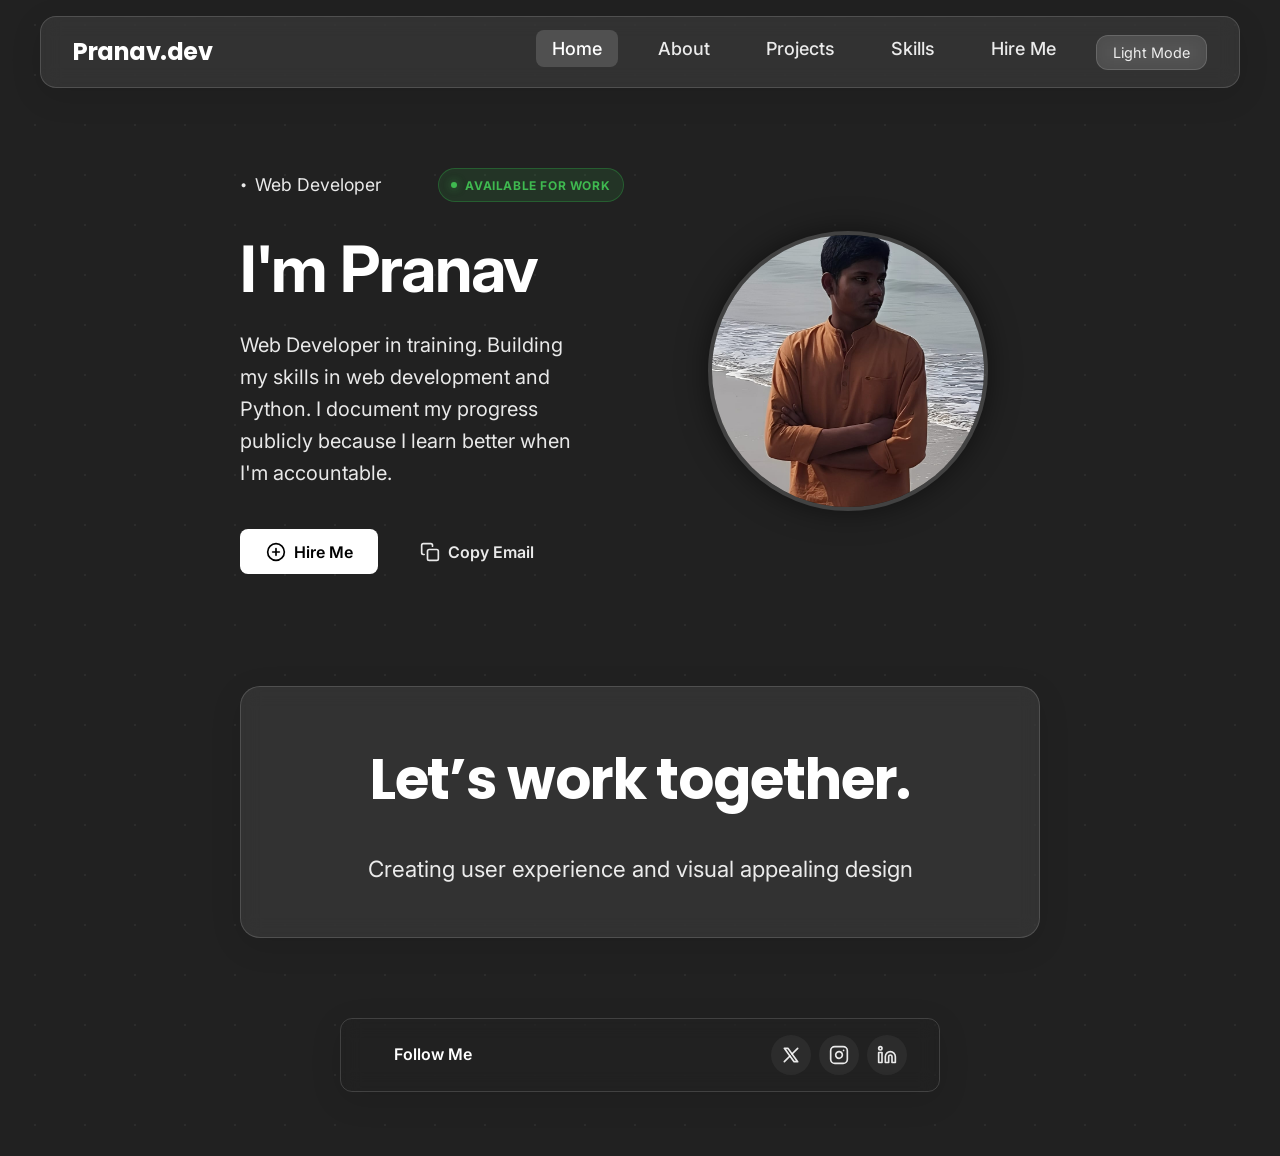
==== commit ef606798: "Revise index.html for content and layout changes Updated the portfolio page content and structure." ====
--- a/index.html
+++ b/index.html
@@ -40,7 +40,7 @@
 
           <h1 class="cta-title-split">I'm Pranav</h1>
           <p class="cta-subtitle-split">
-            Web Developer in training. Building in public — web, Python, and AI. Documenting every step.
+            Web Developer in training. Building my skills in web development and Python. I document my progress publicly because I learn better when I'm accountable.
           </p>
 
           <div class="cta-buttons">
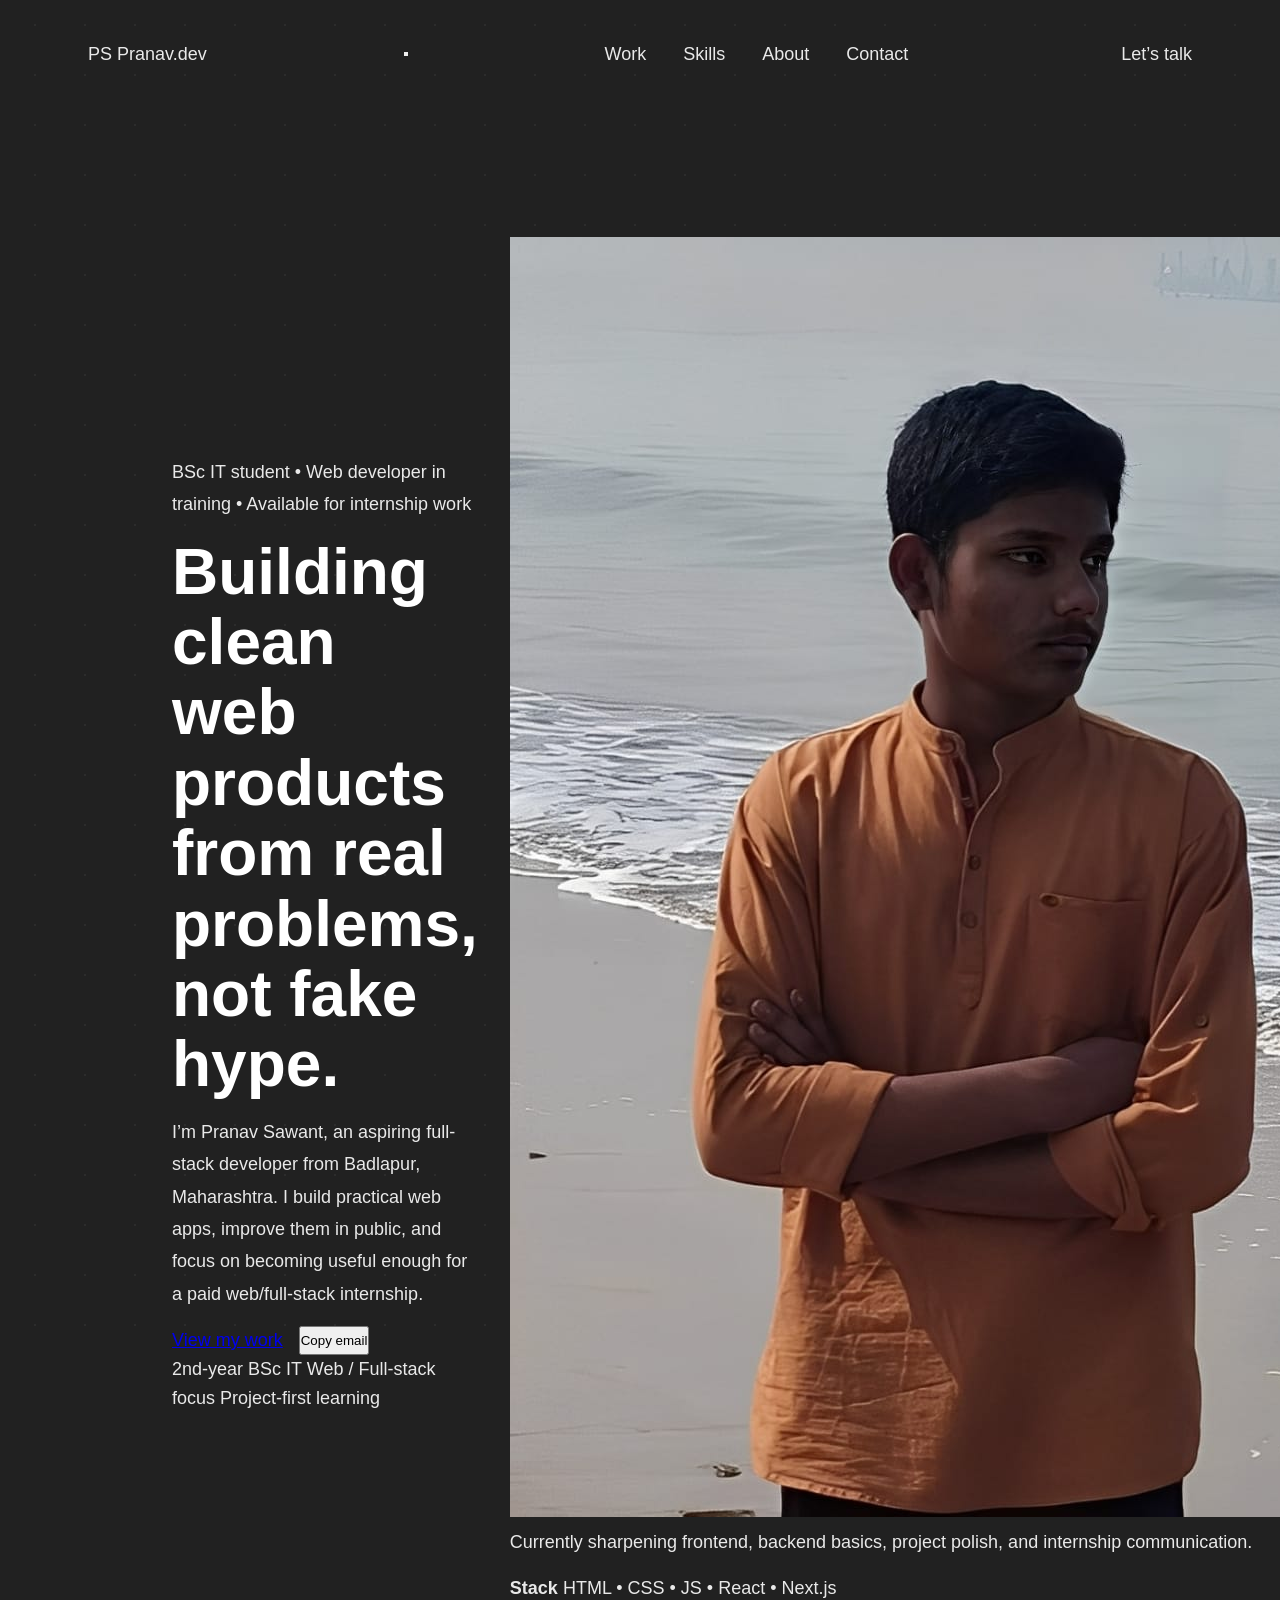
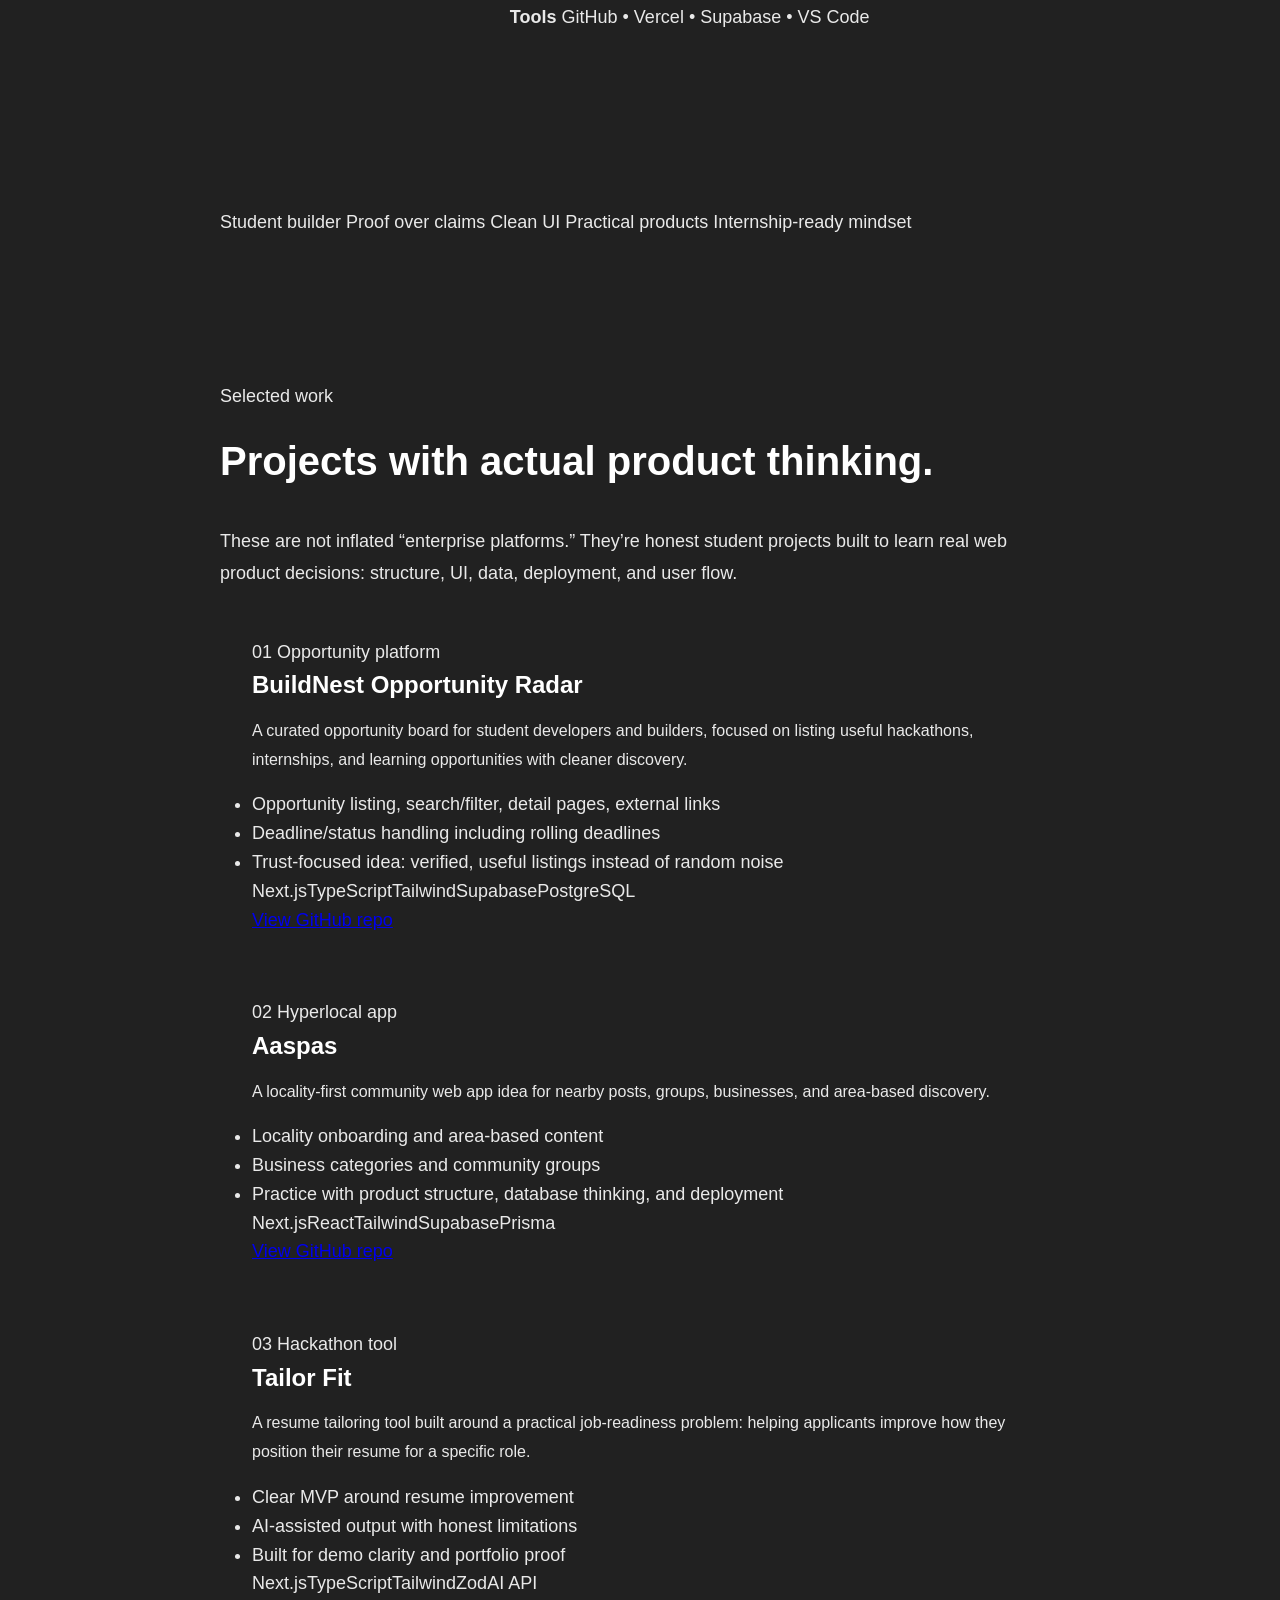
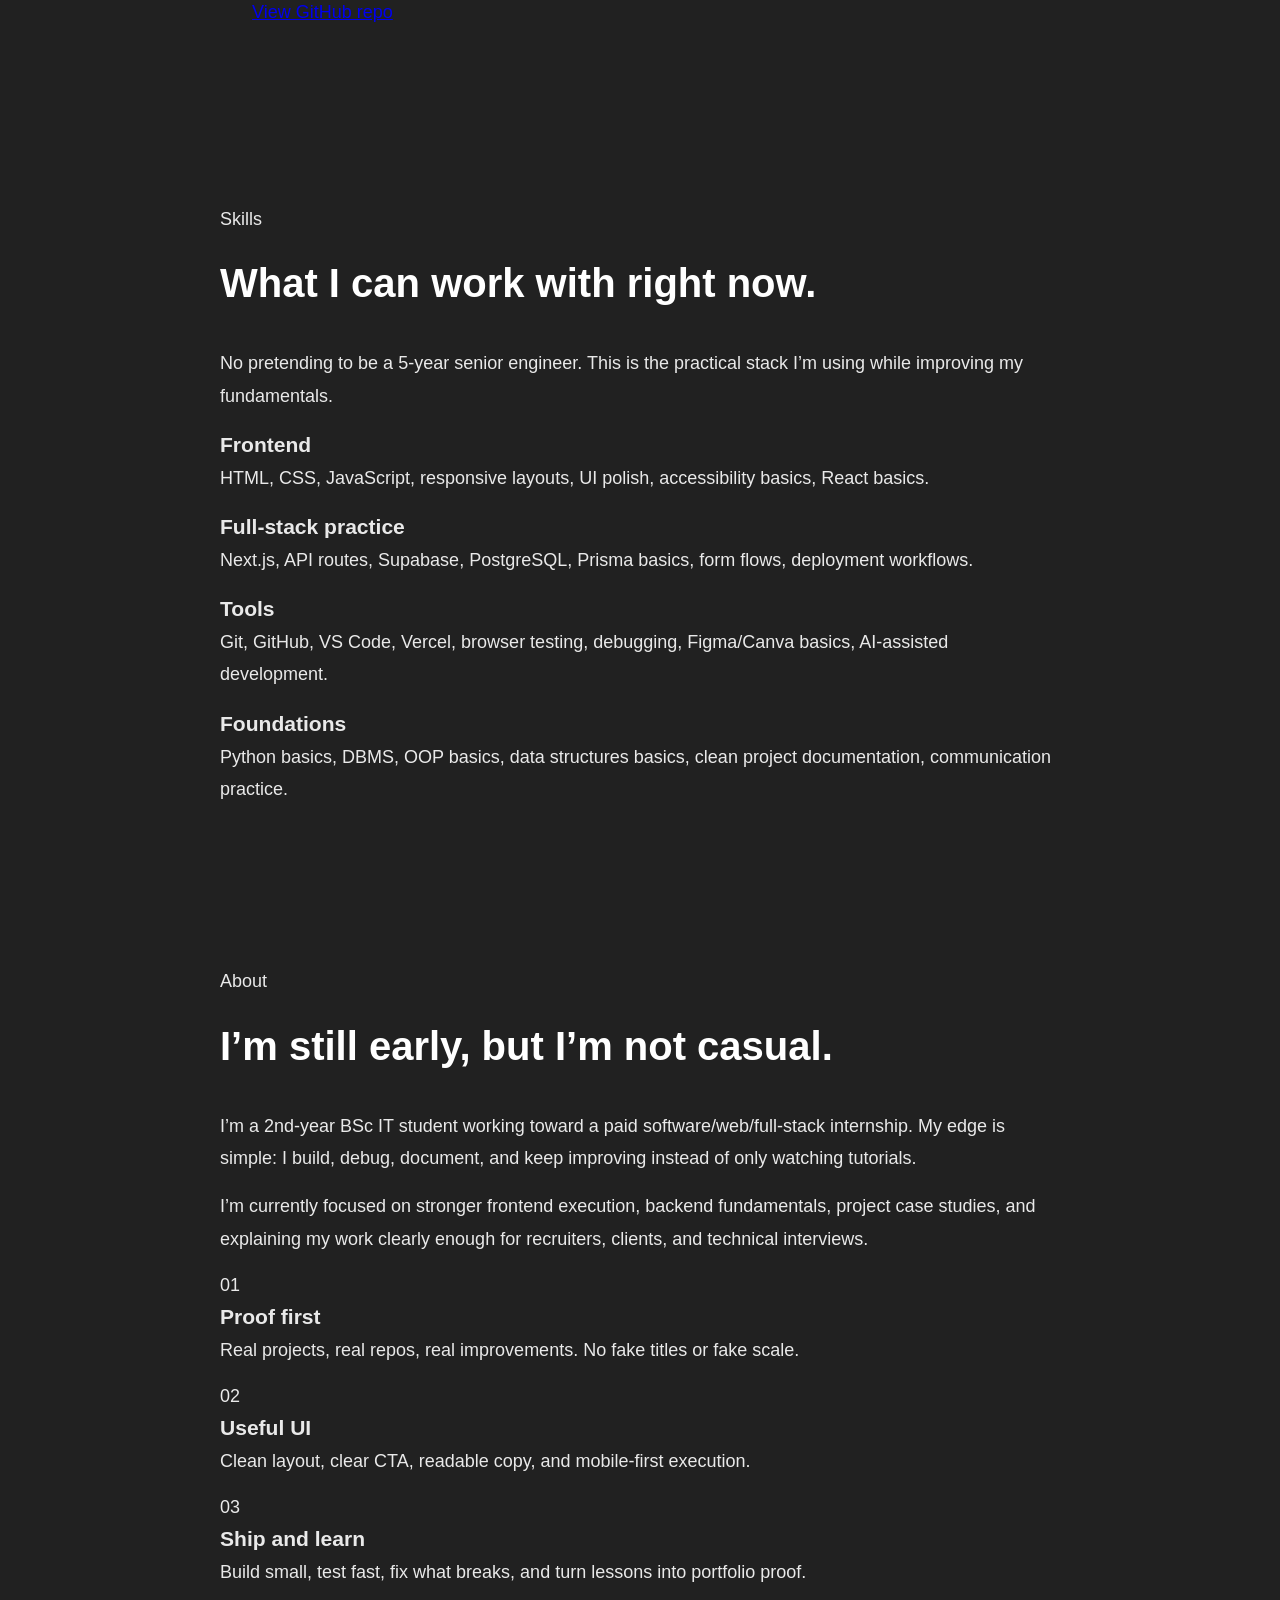
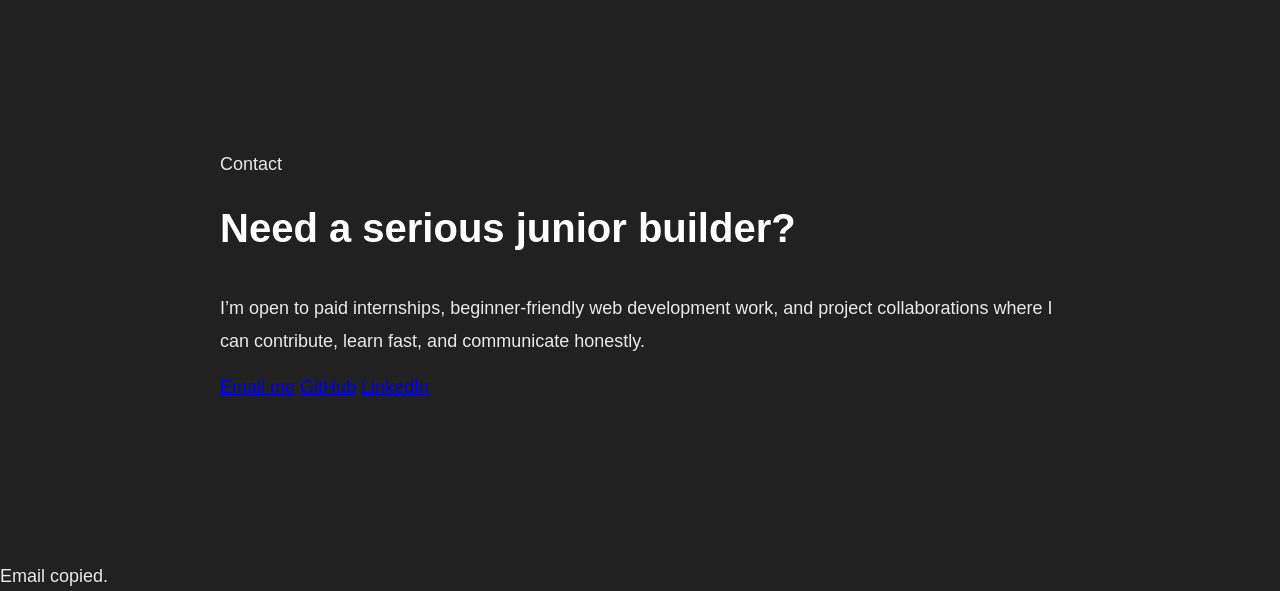
==== commit 7c866dd1: "Redesign portfolio homepage with cinematic one-page layout" ====
--- a/index.html
+++ b/index.html
@@ -1,127 +1,258 @@
-<!DOCTYPE html>
-<html lang="en">
-
-<head>
-  <meta charset="UTF-8" />
-  <meta name="viewport" content="width=device-width, initial-scale=1.0" />
-  <title>Pranav Portfolio</title>
-  <link rel="preconnect" href="https://fonts.googleapis.com">
-  <link rel="preconnect" href="https://fonts.gstatic.com" crossorigin>
-  <link href="https://fonts.googleapis.com/css2?family=Poppins:wght@400;600;700&family=Inter:wght@400&display=swap"
-    rel="stylesheet">
-  <link rel="stylesheet" href="style.css">
-  <script src="https://code.jquery.com/jquery-3.7.1.min.js"></script>
-
-</head>
-
-<body>
-  <header>
-    <nav class="glass">
-      <div class="logo">Pranav.dev</div>
-      <ul>
-        <li><a href="index.html" class="nav-link active">Home</a></li>
-        <li><a href="about.html" class="nav-link">About</a></li>
-        <li><a href="projects.html" class="nav-link">Projects</a></li>
-        <li><a href="skills.html" class="nav-link">Skills</a></li>
-        <li><a href="hire.html" class="nav-link">Hire Me</a></li>
-        <li><button id="theme-toggle" class="filter-btn" style="padding: 0.5rem 1rem;">Light Mode</button></li>
-      </ul>
-    </nav>
-  </header>
-
-  <main class="home-main">
-    <div class="home-container">
-      <div class="hero-split">
-        <div class="hero-left">
-          <div class="status-row">
-            <span class="role-text"><span class="bullet">•</span> Web Developer</span>
-            <span class="status-badge-green"><span class="status-dot-green"></span> AVAILABLE FOR WORK</span>
-          </div>
-
-          <h1 class="cta-title-split">I'm Pranav</h1>
-          <p class="cta-subtitle-split">
-            Web Developer in training. Building my skills in web development and Python. I document my progress publicly because I learn better when I'm accountable.
-          </p>
-
-          <div class="cta-buttons">
-            <button class="action-btn primary" onclick="window.location.href='hire.html'">
-              <svg width="20" height="20" viewBox="0 0 24 24" fill="none" stroke="currentColor" stroke-width="2"
-                stroke-linecap="round" stroke-linejoin="round">
-                <circle cx="12" cy="12" r="10"></circle>
-                <line x1="12" y1="8" x2="12" y2="16"></line>
-                <line x1="8" y1="12" x2="16" y2="12"></line>
-              </svg>
-              Hire Me
-            </button>
-            <button id="copy-email-btn" class="action-btn secondary" data-email="sawantpranav610@gmail.com">
-              <svg width="20" height="20" viewBox="0 0 24 24" fill="none" stroke="currentColor" stroke-width="2"
-                stroke-linecap="round" stroke-linejoin="round">
-                <rect x="9" y="9" width="13" height="13" rx="2" ry="2"></rect>
-                <path d="M5 15H4a2 2 0 0 1-2-2V4a2 2 0 0 1 2-2h9a2 2 0 0 1 2 2v1"></path>
-              </svg>
-              Copy Email
-            </button>
-          </div>
-        </div>
-
-        <div class="hero-right">
-          <div class="avatar-container-large">
-            <img src="Pranav.png" alt="Pranav Image" class="avatar-large">
-          </div>
-        </div>
-      </div>
-
-      <div class="cta-section glass"
-        style="margin-top: 4rem; margin-bottom: 2rem; padding: 3rem; border-radius: 20px; width: 100%; max-width: 800px;">
-        <h2 class="cta-title" style="font-size: 3.5rem;">Let’s work together.</h2>
-        <p class="cta-subtitle">Creating user experience and visual appealing design</p>
-      </div>
-
-      <div class="social-bar-home glass">
-        <div class="social-left">
-          <span class="status-dot"></span>
-          <span class="follow-text">Follow Me</span>
-        </div>
-        <div class="social-right">
-          <!-- X (Twitter) -->
-          <a href="https://x.com/PSawant610" class="social-icon" aria-label="X" target="_blank">
-            <svg width="20" height="20" viewBox="0 0 24 24" fill="none" stroke="currentColor" stroke-width="2"
-              stroke-linecap="round" stroke-linejoin="round">
-              <path d="M4 4l11.733 16h4.267l-11.733 -16z" />
-              <path d="M4 20l6.768 -6.768m2.46 -2.46l6.772 -6.772" />
-            </svg>
-          </a>
-          <!-- Instagram -->
-          <a href="https://www.instagram.com/pranav_sawant863/" class="social-icon" aria-label="Instagram"
-            target="_blank">
-            <svg width="20" height="20" viewBox="0 0 24 24" fill="none" stroke="currentColor" stroke-width="2"
-              stroke-linecap="round" stroke-linejoin="round">
-              <rect x="2" y="2" width="20" height="20" rx="5" ry="5"></rect>
-              <path d="M16 11.37A4 4 0 1 1 12.63 8 4 4 0 0 1 16 11.37z"></path>
-              <line x1="17.5" y1="6.5" x2="17.51" y2="6.5"></line>
-            </svg>
-          </a>
-          <!-- Dribbble (placeholder as requested in design image, though previously removed, adding back for visual match or we can skip if user hates it. Image shows Dribbble icon. I'll add it for fidelity to image, but can remove.) -->
-          <!-- Skipping Dribbble to respect previous "don't add third icon" preference, preserving user preference over image fidelity for that specific detail unless asked. -->
-          <!-- LinkedIn -->
-          <a href="https://www.linkedin.com/in/pranav-sawant-1061a63a5" class="social-icon" aria-label="LinkedIn">
-            <svg width="20" height="20" viewBox="0 0 24 24" fill="none" stroke="currentColor" stroke-width="2"
-              stroke-linecap="round" stroke-linejoin="round">
-              <path d="M16 8a6 6 0 0 1 6 6v7h-4v-7a2 2 0 0 0-2-2 2 2 0 0 0-2 2v7h-4v-7a6 6 0 0 1 6-6z"></path>
-              <rect x="2" y="9" width="4" height="12"></rect>
-              <circle cx="4" cy="4" r="2"></circle>
-            </svg>
-          </a>
-        </div>
-      </div>
-
-      <footer class="home-footer">
-        &copy; <span id="year"></span> Pranav • Built with HTML, CSS, and jQuery
-      </footer>
-    </div>
-  </main>
-
-  <script src="script.js"></script>
-</body>
-
-</html>
+<!DOCTYPE html>
+<html lang="en">
+
+<head>
+  <meta charset="UTF-8" />
+  <meta name="viewport" content="width=device-width, initial-scale=1.0" />
+  <meta name="description" content="Pranav Sawant — BSc IT student and aspiring full-stack developer building practical web products with HTML, CSS, JavaScript, React, Next.js, Tailwind, Supabase, and AI-assisted workflows." />
+  <meta name="theme-color" content="#080914" />
+  <title>Pranav Sawant | Web Developer Portfolio</title>
+  <link rel="preconnect" href="https://fonts.googleapis.com" />
+  <link rel="preconnect" href="https://fonts.gstatic.com" crossorigin />
+  <link href="https://fonts.googleapis.com/css2?family=Manrope:wght@400;500;600;700;800&family=Space+Grotesk:wght@500;600;700&display=swap" rel="stylesheet" />
+  <link rel="stylesheet" href="style.css" />
+</head>
+
+<body>
+  <div class="ambient ambient-one" aria-hidden="true"></div>
+  <div class="ambient ambient-two" aria-hidden="true"></div>
+
+  <header class="site-header">
+    <nav class="nav-shell" aria-label="Primary navigation">
+      <a class="brand" href="#top" aria-label="Pranav Sawant home">
+        <span class="brand-mark">PS</span>
+        <span>Pranav.dev</span>
+      </a>
+
+      <button class="nav-toggle" type="button" aria-label="Open navigation" aria-expanded="false">
+        <span></span>
+        <span></span>
+      </button>
+
+      <div class="nav-links" data-nav-links>
+        <a href="#work">Work</a>
+        <a href="#skills">Skills</a>
+        <a href="#about">About</a>
+        <a href="#contact">Contact</a>
+      </div>
+
+      <a class="nav-cta" href="mailto:sawantpranav610@gmail.com">Let’s talk</a>
+    </nav>
+  </header>
+
+  <main id="top">
+    <section class="hero section-pad">
+      <div class="hero-copy reveal">
+        <p class="eyebrow">BSc IT student • Web developer in training • Available for internship work</p>
+        <h1>Building clean web products from real problems, not fake hype.</h1>
+        <p class="hero-lede">
+          I’m Pranav Sawant, an aspiring full-stack developer from Badlapur, Maharashtra. I build practical web apps,
+          improve them in public, and focus on becoming useful enough for a paid web/full-stack internship.
+        </p>
+
+        <div class="hero-actions">
+          <a class="btn btn-primary" href="#work">View my work</a>
+          <button class="btn btn-secondary" type="button" data-copy-email="sawantpranav610@gmail.com">Copy email</button>
+        </div>
+
+        <div class="proof-row" aria-label="Profile highlights">
+          <span>2nd-year BSc IT</span>
+          <span>Web / Full-stack focus</span>
+          <span>Project-first learning</span>
+        </div>
+      </div>
+
+      <aside class="hero-panel reveal" aria-label="Current focus card">
+        <div class="portrait-orb">
+          <img src="Pranav.png" alt="Pranav Sawant" />
+        </div>
+        <div class="status-card">
+          <span class="live-dot"></span>
+          <p>Currently sharpening frontend, backend basics, project polish, and internship communication.</p>
+        </div>
+        <div class="mini-grid">
+          <div>
+            <strong>Stack</strong>
+            <span>HTML • CSS • JS • React • Next.js</span>
+          </div>
+          <div>
+            <strong>Tools</strong>
+            <span>GitHub • Vercel • Supabase • VS Code</span>
+          </div>
+        </div>
+      </aside>
+    </section>
+
+    <section class="marquee-band reveal" aria-label="Positioning statement">
+      <span>Student builder</span>
+      <span>Proof over claims</span>
+      <span>Clean UI</span>
+      <span>Practical products</span>
+      <span>Internship-ready mindset</span>
+    </section>
+
+    <section id="work" class="section-pad work-section">
+      <div class="section-heading reveal">
+        <p class="eyebrow">Selected work</p>
+        <h2>Projects with actual product thinking.</h2>
+        <p>
+          These are not inflated “enterprise platforms.” They’re honest student projects built to learn real web product
+          decisions: structure, UI, data, deployment, and user flow.
+        </p>
+      </div>
+
+      <div class="project-grid">
+        <article class="project-card featured reveal">
+          <div class="project-topline">
+            <span class="project-number">01</span>
+            <span class="project-type">Opportunity platform</span>
+          </div>
+          <h3>BuildNest Opportunity Radar</h3>
+          <p>
+            A curated opportunity board for student developers and builders, focused on listing useful hackathons,
+            internships, and learning opportunities with cleaner discovery.
+          </p>
+          <ul class="project-points">
+            <li>Opportunity listing, search/filter, detail pages, external links</li>
+            <li>Deadline/status handling including rolling deadlines</li>
+            <li>Trust-focused idea: verified, useful listings instead of random noise</li>
+          </ul>
+          <div class="tech-stack">
+            <span>Next.js</span><span>TypeScript</span><span>Tailwind</span><span>Supabase</span><span>PostgreSQL</span>
+          </div>
+          <a class="text-link" href="https://github.com/ItzPranav61/buildnest-v2" target="_blank" rel="noreferrer">View GitHub repo</a>
+        </article>
+
+        <article class="project-card reveal">
+          <div class="project-topline">
+            <span class="project-number">02</span>
+            <span class="project-type">Hyperlocal app</span>
+          </div>
+          <h3>Aaspas</h3>
+          <p>
+            A locality-first community web app idea for nearby posts, groups, businesses, and area-based discovery.
+          </p>
+          <ul class="project-points">
+            <li>Locality onboarding and area-based content</li>
+            <li>Business categories and community groups</li>
+            <li>Practice with product structure, database thinking, and deployment</li>
+          </ul>
+          <div class="tech-stack">
+            <span>Next.js</span><span>React</span><span>Tailwind</span><span>Supabase</span><span>Prisma</span>
+          </div>
+          <a class="text-link" href="https://github.com/ItzPranav61/aaspas" target="_blank" rel="noreferrer">View GitHub repo</a>
+        </article>
+
+        <article class="project-card reveal">
+          <div class="project-topline">
+            <span class="project-number">03</span>
+            <span class="project-type">Hackathon tool</span>
+          </div>
+          <h3>Tailor Fit</h3>
+          <p>
+            A resume tailoring tool built around a practical job-readiness problem: helping applicants improve how they
+            position their resume for a specific role.
+          </p>
+          <ul class="project-points">
+            <li>Clear MVP around resume improvement</li>
+            <li>AI-assisted output with honest limitations</li>
+            <li>Built for demo clarity and portfolio proof</li>
+          </ul>
+          <div class="tech-stack">
+            <span>Next.js</span><span>TypeScript</span><span>Tailwind</span><span>Zod</span><span>AI API</span>
+          </div>
+          <a class="text-link" href="https://github.com/ItzPranav61/Tailor-fit" target="_blank" rel="noreferrer">View GitHub repo</a>
+        </article>
+      </div>
+    </section>
+
+    <section id="skills" class="section-pad split-section">
+      <div class="section-heading reveal">
+        <p class="eyebrow">Skills</p>
+        <h2>What I can work with right now.</h2>
+        <p>
+          No pretending to be a 5-year senior engineer. This is the practical stack I’m using while improving my fundamentals.
+        </p>
+      </div>
+
+      <div class="skill-matrix reveal">
+        <div class="skill-block">
+          <h3>Frontend</h3>
+          <p>HTML, CSS, JavaScript, responsive layouts, UI polish, accessibility basics, React basics.</p>
+        </div>
+        <div class="skill-block">
+          <h3>Full-stack practice</h3>
+          <p>Next.js, API routes, Supabase, PostgreSQL, Prisma basics, form flows, deployment workflows.</p>
+        </div>
+        <div class="skill-block">
+          <h3>Tools</h3>
+          <p>Git, GitHub, VS Code, Vercel, browser testing, debugging, Figma/Canva basics, AI-assisted development.</p>
+        </div>
+        <div class="skill-block">
+          <h3>Foundations</h3>
+          <p>Python basics, DBMS, OOP basics, data structures basics, clean project documentation, communication practice.</p>
+        </div>
+      </div>
+    </section>
+
+    <section id="about" class="section-pad about-section">
+      <div class="about-card reveal">
+        <p class="eyebrow">About</p>
+        <h2>I’m still early, but I’m not casual.</h2>
+        <p>
+          I’m a 2nd-year BSc IT student working toward a paid software/web/full-stack internship. My edge is simple:
+          I build, debug, document, and keep improving instead of only watching tutorials.
+        </p>
+        <p>
+          I’m currently focused on stronger frontend execution, backend fundamentals, project case studies, and explaining
+          my work clearly enough for recruiters, clients, and technical interviews.
+        </p>
+      </div>
+
+      <div class="principles-grid reveal">
+        <div>
+          <span>01</span>
+          <h3>Proof first</h3>
+          <p>Real projects, real repos, real improvements. No fake titles or fake scale.</p>
+        </div>
+        <div>
+          <span>02</span>
+          <h3>Useful UI</h3>
+          <p>Clean layout, clear CTA, readable copy, and mobile-first execution.</p>
+        </div>
+        <div>
+          <span>03</span>
+          <h3>Ship and learn</h3>
+          <p>Build small, test fast, fix what breaks, and turn lessons into portfolio proof.</p>
+        </div>
+      </div>
+    </section>
+
+    <section id="contact" class="section-pad contact-section reveal">
+      <div>
+        <p class="eyebrow">Contact</p>
+        <h2>Need a serious junior builder?</h2>
+        <p>
+          I’m open to paid internships, beginner-friendly web development work, and project collaborations where I can
+          contribute, learn fast, and communicate honestly.
+        </p>
+      </div>
+
+      <div class="contact-actions">
+        <a class="btn btn-primary" href="mailto:sawantpranav610@gmail.com">Email me</a>
+        <a class="btn btn-secondary" href="https://github.com/ItzPranav61" target="_blank" rel="noreferrer">GitHub</a>
+        <a class="btn btn-secondary" href="https://www.linkedin.com/in/pranav-sawant-1061a63a5" target="_blank" rel="noreferrer">LinkedIn</a>
+      </div>
+    </section>
+  </main>
+
+  <footer class="site-footer">
+    <p>© <span id="year"></span> Pranav Sawant. Built with HTML, CSS, and JavaScript.</p>
+    <a href="#top">Back to top</a>
+  </footer>
+
+  <div class="toast" role="status" aria-live="polite" data-toast>Email copied.</div>
+  <script src="script.js"></script>
+</body>
+
+</html>
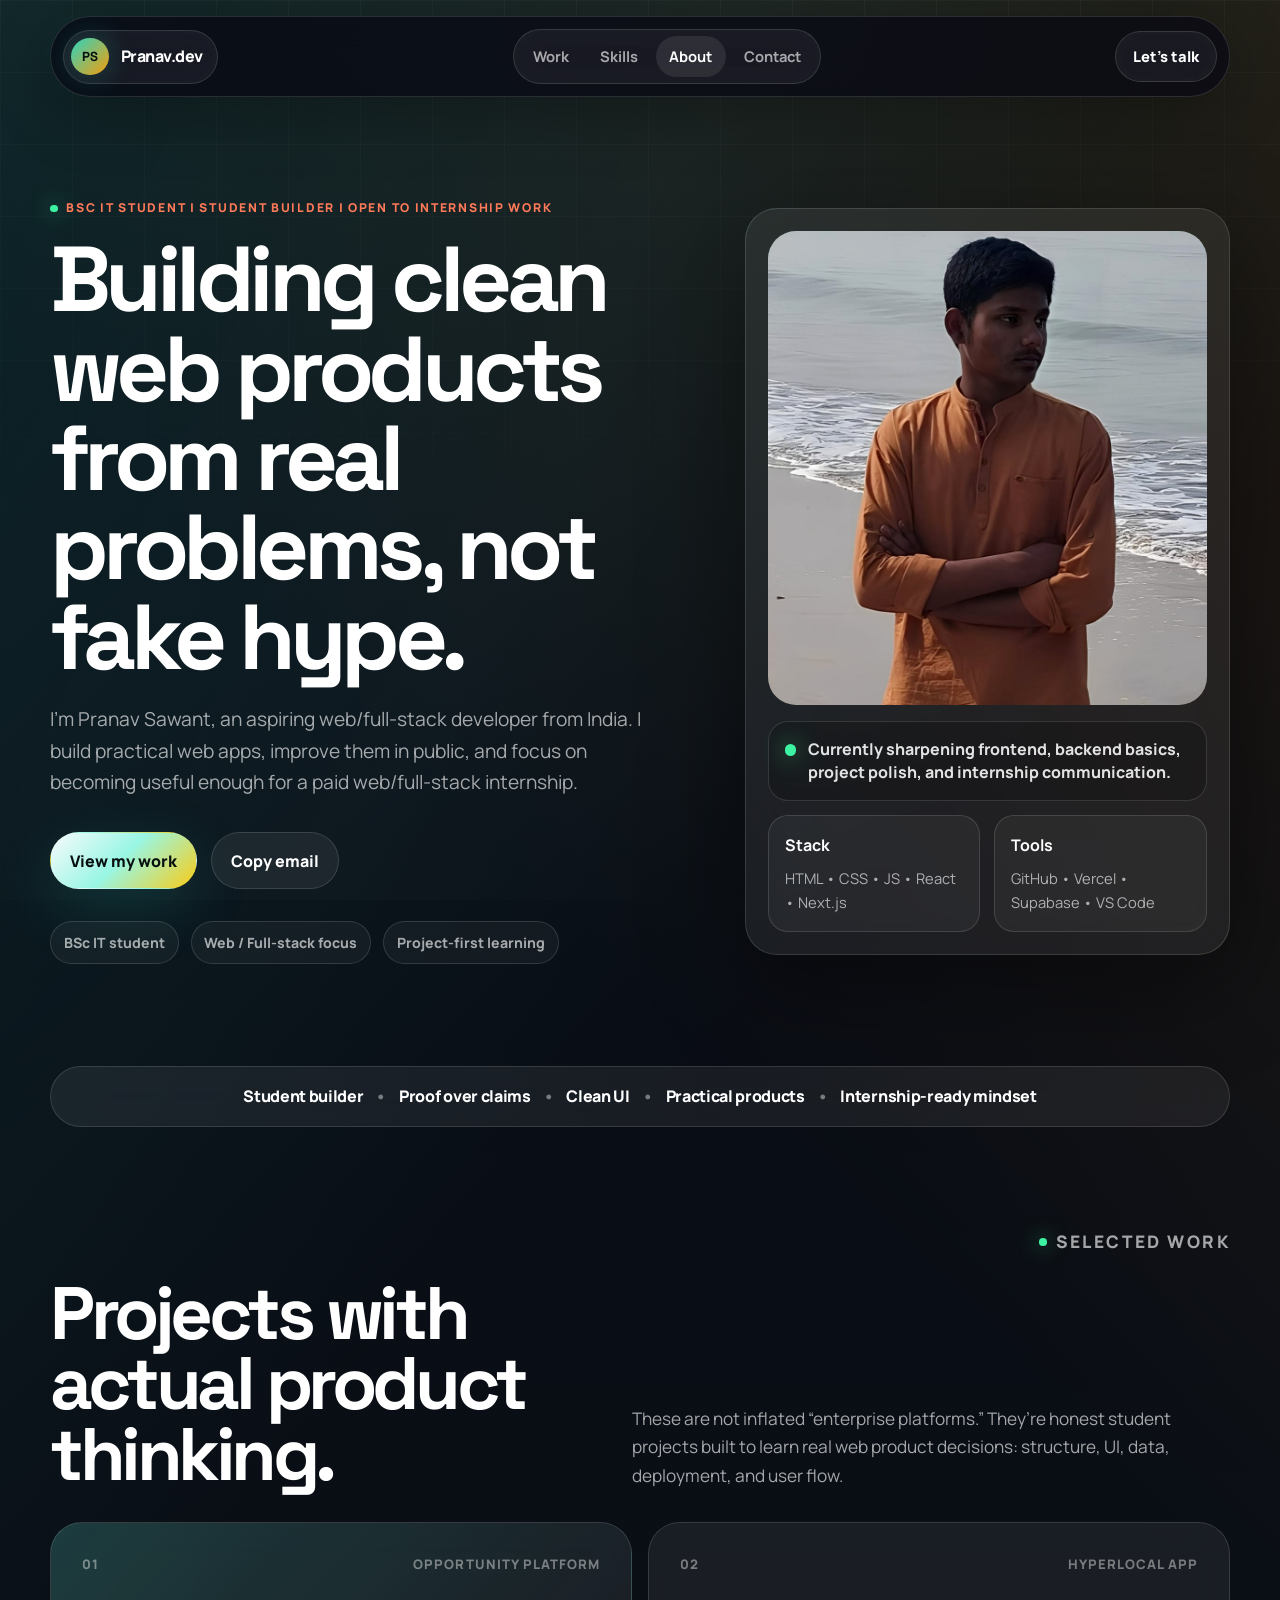
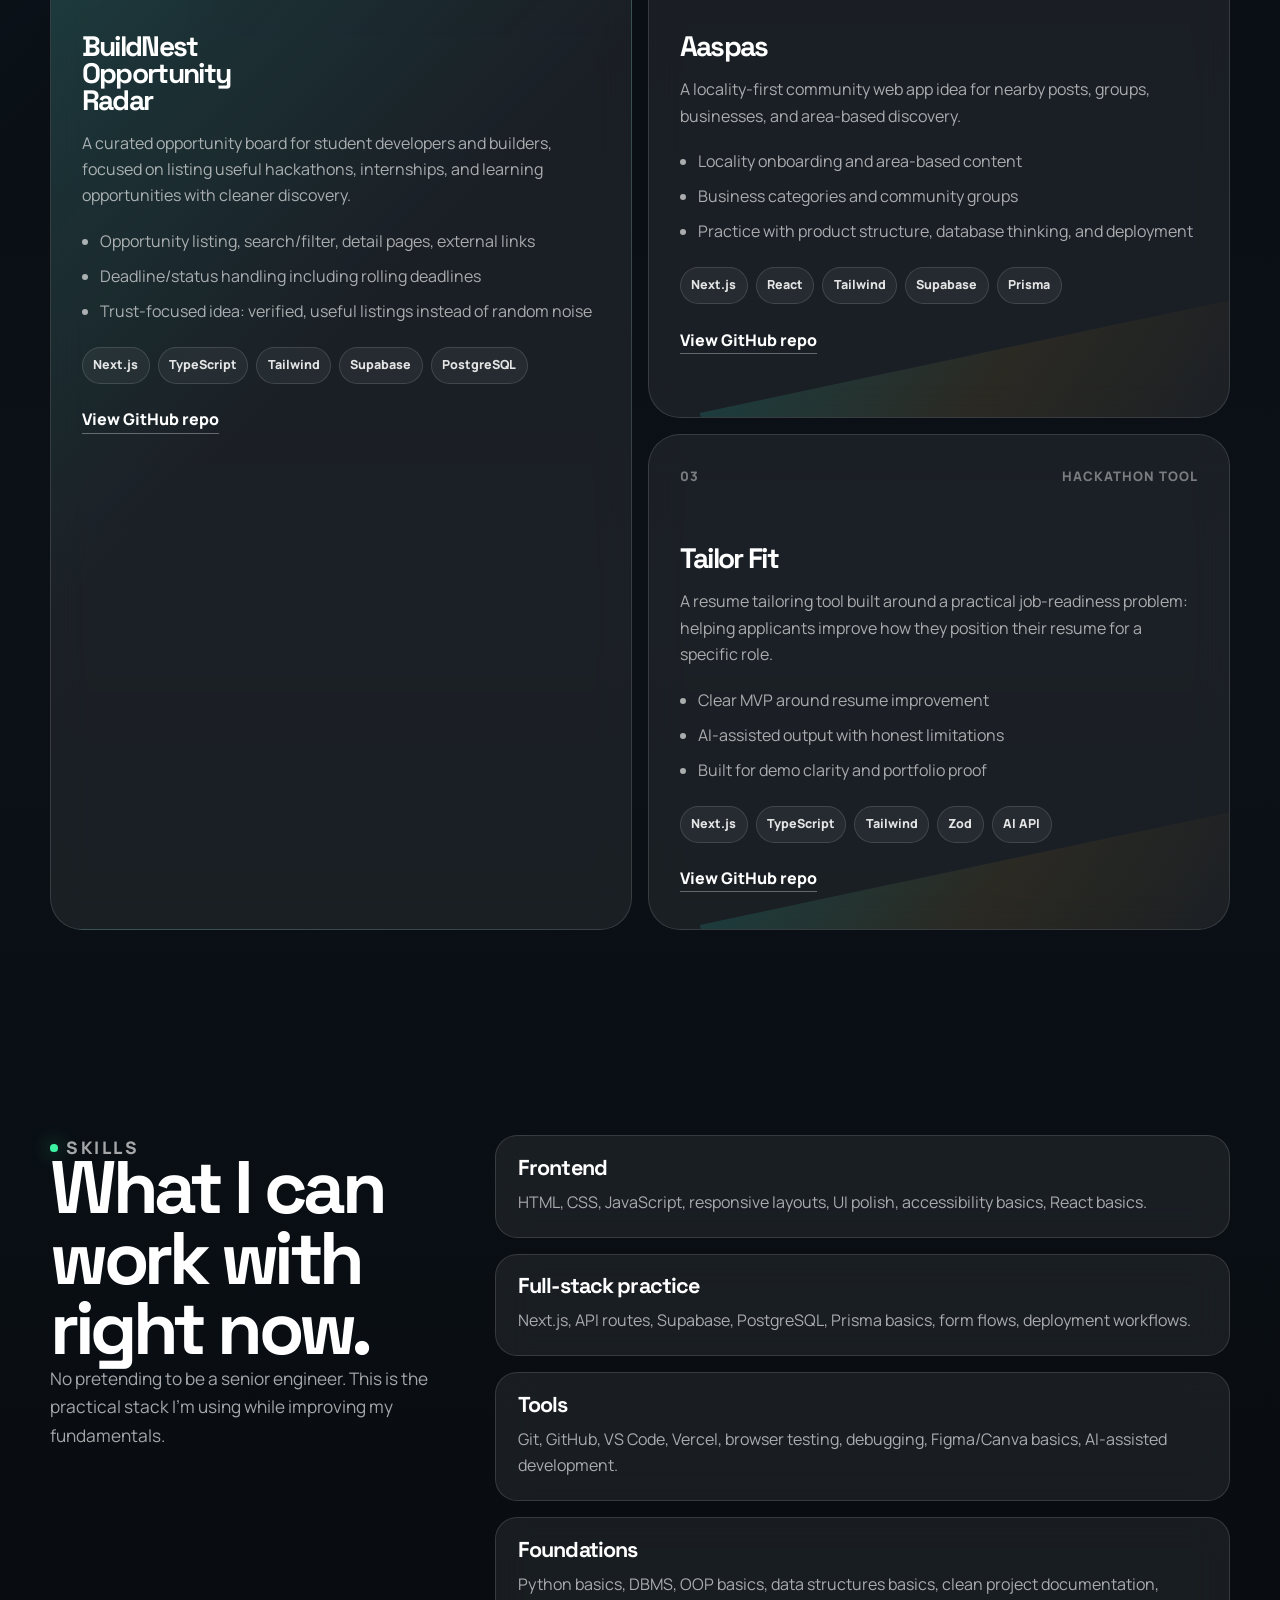
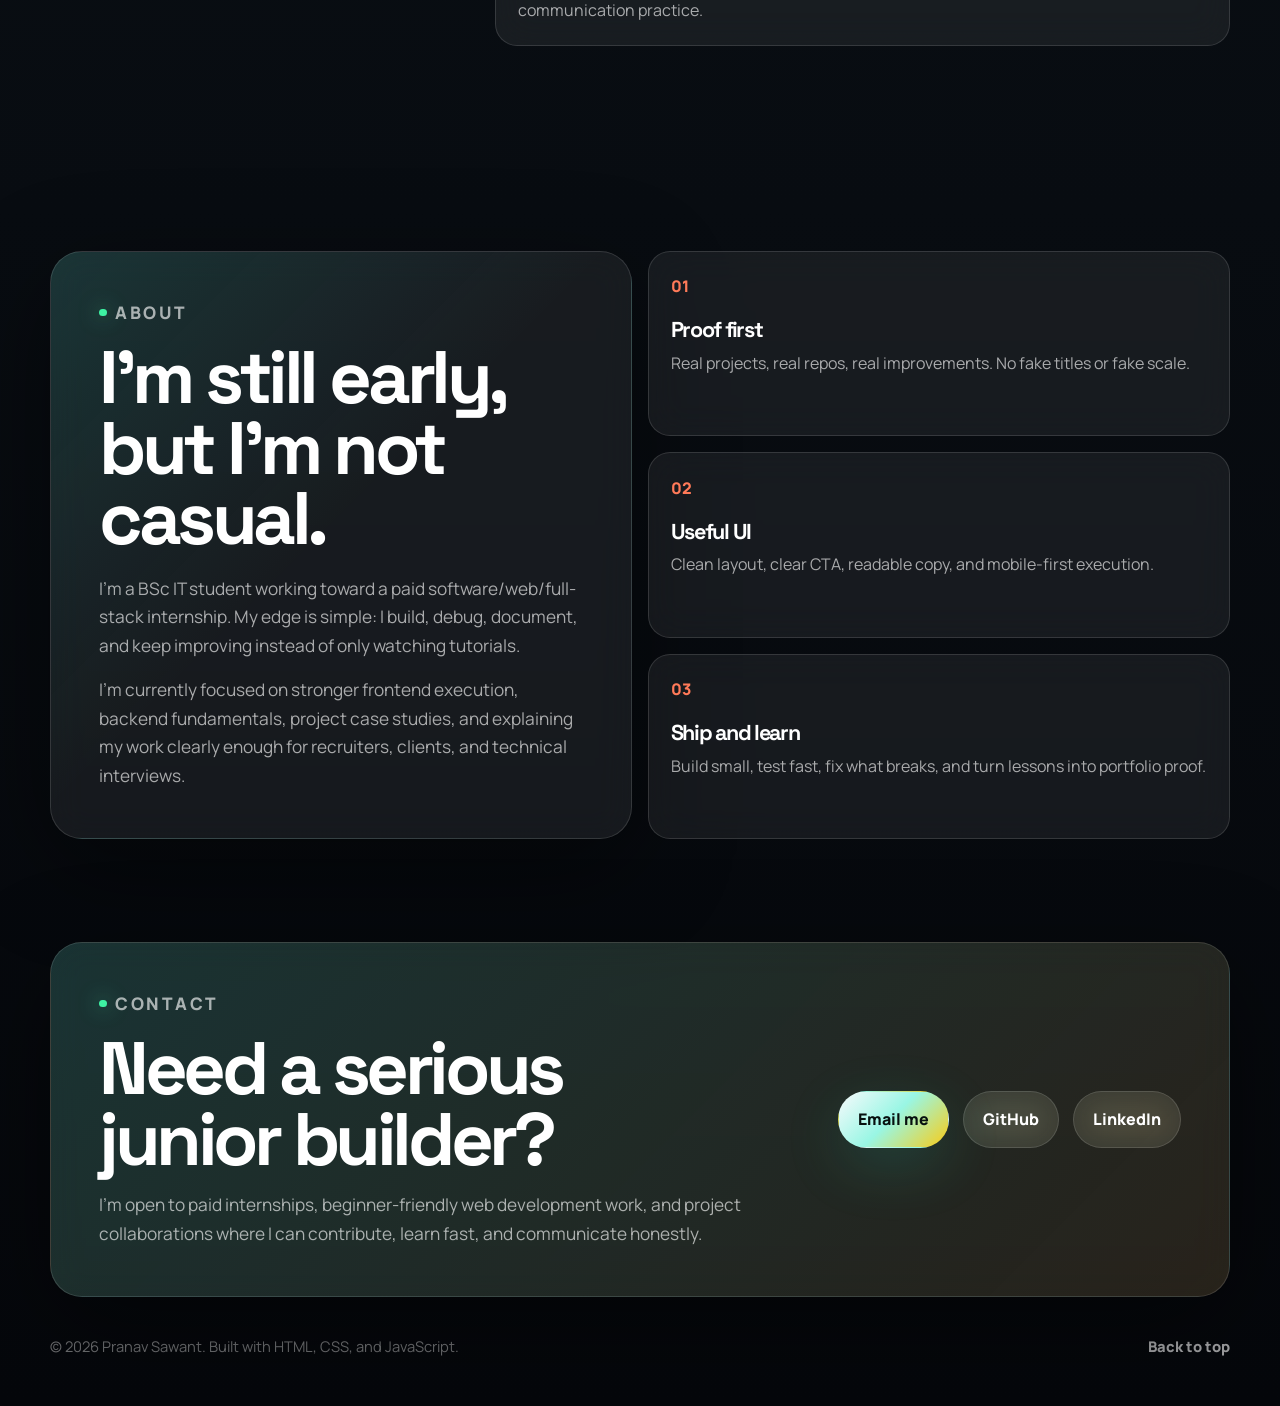
==== commit 0806772c: "Refine cinematic portfolio redesign" ====
--- a/index.html
+++ b/index.html
@@ -4,7 +4,7 @@
 <head>
   <meta charset="UTF-8" />
   <meta name="viewport" content="width=device-width, initial-scale=1.0" />
-  <meta name="description" content="Pranav Sawant — BSc IT student and aspiring full-stack developer building practical web products with HTML, CSS, JavaScript, React, Next.js, Tailwind, Supabase, and AI-assisted workflows." />
+  <meta name="description" content="Pranav Sawant - BSc IT student and aspiring web/full-stack developer building practical web products, UI experiments, and automation-focused projects." />
   <meta name="theme-color" content="#080914" />
   <title>Pranav Sawant | Web Developer Portfolio</title>
   <link rel="preconnect" href="https://fonts.googleapis.com" />
@@ -14,9 +14,6 @@
 </head>
 
 <body>
-  <div class="ambient ambient-one" aria-hidden="true"></div>
-  <div class="ambient ambient-two" aria-hidden="true"></div>
-
   <header class="site-header">
     <nav class="nav-shell" aria-label="Primary navigation">
       <a class="brand" href="#top" aria-label="Pranav Sawant home">
@@ -36,17 +33,17 @@
         <a href="#contact">Contact</a>
       </div>
 
-      <a class="nav-cta" href="mailto:sawantpranav610@gmail.com">Let’s talk</a>
+      <a class="nav-cta" href="mailto:sawantpranav610@gmail.com">Let's talk</a>
     </nav>
   </header>
 
   <main id="top">
     <section class="hero section-pad">
       <div class="hero-copy reveal">
-        <p class="eyebrow">BSc IT student • Web developer in training • Available for internship work</p>
+        <p class="eyebrow">BSc IT student | Student builder | Open to internship work</p>
         <h1>Building clean web products from real problems, not fake hype.</h1>
         <p class="hero-lede">
-          I’m Pranav Sawant, an aspiring full-stack developer from Badlapur, Maharashtra. I build practical web apps,
+          I'm Pranav Sawant, an aspiring web/full-stack developer from India. I build practical web apps,
           improve them in public, and focus on becoming useful enough for a paid web/full-stack internship.
         </p>
 
@@ -56,14 +53,14 @@
         </div>
 
         <div class="proof-row" aria-label="Profile highlights">
-          <span>2nd-year BSc IT</span>
+          <span>BSc IT student</span>
           <span>Web / Full-stack focus</span>
           <span>Project-first learning</span>
         </div>
       </div>
 
       <aside class="hero-panel reveal" aria-label="Current focus card">
-        <div class="portrait-orb">
+        <div class="portrait-frame">
           <img src="Pranav.png" alt="Pranav Sawant" />
         </div>
         <div class="status-card">
@@ -171,7 +168,7 @@
         <p class="eyebrow">Skills</p>
         <h2>What I can work with right now.</h2>
         <p>
-          No pretending to be a 5-year senior engineer. This is the practical stack I’m using while improving my fundamentals.
+          No pretending to be a senior engineer. This is the practical stack I'm using while improving my fundamentals.
         </p>
       </div>
 
@@ -198,13 +195,13 @@
     <section id="about" class="section-pad about-section">
       <div class="about-card reveal">
         <p class="eyebrow">About</p>
-        <h2>I’m still early, but I’m not casual.</h2>
-        <p>
-          I’m a 2nd-year BSc IT student working toward a paid software/web/full-stack internship. My edge is simple:
+        <h2>I'm still early, but I'm not casual.</h2>
+        <p>
+          I'm a BSc IT student working toward a paid software/web/full-stack internship. My edge is simple:
           I build, debug, document, and keep improving instead of only watching tutorials.
         </p>
         <p>
-          I’m currently focused on stronger frontend execution, backend fundamentals, project case studies, and explaining
+          I'm currently focused on stronger frontend execution, backend fundamentals, project case studies, and explaining
           my work clearly enough for recruiters, clients, and technical interviews.
         </p>
       </div>
@@ -233,7 +230,7 @@
         <p class="eyebrow">Contact</p>
         <h2>Need a serious junior builder?</h2>
         <p>
-          I’m open to paid internships, beginner-friendly web development work, and project collaborations where I can
+          I'm open to paid internships, beginner-friendly web development work, and project collaborations where I can
           contribute, learn fast, and communicate honestly.
         </p>
       </div>
--- a/style.css
+++ b/style.css
@@ -1,1308 +1,893 @@
-    * {
-        box-sizing: border-box;
-        margin: 0;
-        padding: 0;
-    }
-
-    :root {
-        --bg-color: #212121;
-        --text-main: rgba(255, 255, 255, 0.9);
-        --text-heading: #ffffff;
-        --glass-bg: rgba(255, 255, 255, 0.08);
-        --glass-border: rgba(255, 255, 255, 0.15);
-        --nav-hover: rgba(255, 255, 255, 0.15);
-        --accent-color: #FFD700;
-        --button-bg: rgba(255, 255, 255, 0.1);
-        --input-bg: transparent;
-        --dots-color: rgba(255, 255, 255, 0.05);
-    }
-
-    body.light-mode {
-        --bg-color: #f0f2f5;
-        --text-main: #333333;
-        --text-heading: #111111;
-        --glass-bg: rgba(255, 255, 255, 0.8);
-        --glass-border: rgba(0, 0, 0, 0.1);
-        --nav-hover: rgba(0, 0, 0, 0.05);
-        --accent-color: #0056b3;
-        --button-bg: rgba(0, 0, 0, 0.05);
-        --input-bg: rgba(0, 0, 0, 0.05);
-        --dots-color: rgba(0, 0, 0, 0.05);
-    }
-
-    body {
-        font-family: 'Inter', sans-serif;
-        background: var(--bg-color);
-        color: var(--text-main);
-        line-height: 1.6;
-        font-size: 1.125rem;
-        min-height: 100vh;
-        position: relative;
-        overflow-x: hidden;
-        transition: background-color 0.3s ease, color 0.3s ease;
-    }
-
-    /* Animated Background Pattern */
-    body::before {
-        content: '';
-        position: fixed;
-        top: -50%;
-        left: -50%;
-        width: 200%;
-        height: 200%;
-        background: radial-gradient(circle, var(--dots-color) 1px, transparent 1px);
-        background-size: 50px 50px;
-        animation: moveBackground 20s linear infinite;
-        z-index: 0;
-    }
-
-    @keyframes moveBackground {
-        0% {
-            transform: translate(0, 0);
-        }
-
-        100% {
-            transform: translate(50px, 50px);
-        }
-    }
-
-    /* Glass Effect */
-    .glass {
-        background: var(--glass-bg);
-        backdrop-filter: blur(10px);
-        -webkit-backdrop-filter: blur(10px);
-        border: 1px solid var(--glass-border);
-        box-shadow: 0 8px 32px rgba(0, 0, 0, 0.1);
-        transition: background 0.3s ease, border-color 0.3s ease;
-    }
-
-    header {
-        position: sticky;
-        top: 0;
-        z-index: 100;
-        padding: 1rem 0;
-    }
-
-    nav {
-        width: 95%;
-        max-width: 1200px;
-        margin: 0 auto;
-        display: flex;
-        justify-content: space-between;
-        align-items: center;
-        padding: 1rem 2rem;
-        border-radius: 16px;
-    }
-
-    nav .logo {
-        font-family: 'Poppins', sans-serif;
-        font-weight: 700;
-        font-size: 1.5rem;
-        color: var(--text-heading);
-        letter-spacing: -0.02em;
-    }
-
-    nav ul {
-        list-style: none;
-        display: flex;
-        gap: 1.5rem;
-    }
-
-    nav a {
-        color: var(--text-main);
-        text-decoration: none;
-        font-weight: 500;
-        padding: 0.5rem 1rem;
-        border-radius: 8px;
-        transition: all 0.3s ease;
-    }
-
-    nav a:hover,
-    nav a.active {
-        background: var(--nav-hover);
-        color: var(--text-heading);
-    }
-
-    main {
-        max-width: 1000px;
-        margin: 0 auto;
-        padding: 4rem 2rem;
-        position: relative;
-        z-index: 1;
-    }
-
-    .hero {
-        display: flex;
-        align-items: center;
-        justify-content: space-between;
-        text-align: left;
-        padding: 4rem 0;
-        margin-bottom: 4rem;
-        gap: 2rem;
-    }
-
-    .hero-content {
-        flex: 1;
-        max-width: 600px;
-    }
-
-    .hero-status-bar {
-        display: flex;
-        justify-content: space-between;
-        align-items: center;
-        margin-bottom: 1.5rem;
-        width: 100%;
-    }
-
-    .role-label {
-        color: var(--text-muted);
-        font-size: 1rem;
-        display: flex;
-        align-items: center;
-        gap: 0.5rem;
-        font-weight: 500;
-    }
-
-    .role-label::before {
-        content: '';
-        display: block;
-        width: 8px;
-        height: 8px;
-        background-color: var(--text-muted);
-        border-radius: 50%;
-    }
-
-    .status-badge {
-        background: rgba(16, 185, 129, 0.1);
-        color: #10B981;
-        padding: 0.35rem 0.85rem;
-        border-radius: 20px;
-        font-size: 0.75rem;
-        font-weight: 700;
-        letter-spacing: 0.05em;
-        text-transform: uppercase;
-        border: 1px solid rgba(16, 185, 129, 0.2);
-        display: flex;
-        align-items: center;
-        gap: 0.4rem;
-    }
-
-    .status-badge::before {
-        content: '';
-        display: block;
-        width: 6px;
-        height: 6px;
-        background-color: #10B981;
-        border-radius: 50%;
-        box-shadow: 0 0 8px #10B981;
-    }
-
-    .hero h1 {
-        font-family: 'Poppins', sans-serif;
-        font-size: 4rem;
-        font-weight: 700;
-        margin-bottom: 1rem;
-        line-height: 1.1;
-        color: var(--text-heading);
-    }
-
-    .hero .tagline {
-        font-size: 1.25rem;
-        color: var(--text-main);
-        font-weight: 400;
-        margin-bottom: 2rem;
-        line-height: 1.6;
-    }
-
-    .hero-actions {
-        display: flex;
-        gap: 1rem;
-    }
-
-    .action-btn {
-        background: var(--button-bg);
-        color: var(--text-heading);
-        border: 1px solid var(--glass-border);
-        padding: 0.85rem 1.75rem;
-        border-radius: 12px;
-        cursor: pointer;
-        display: flex;
-        align-items: center;
-        gap: 0.6rem;
-        font-weight: 600;
-        font-family: 'Inter', sans-serif;
-        transition: all 0.3s ease;
-        font-size: 1rem;
-    }
-
-    .action-btn:hover {
-        background: var(--nav-hover);
-        transform: translateY(-2px);
-        border-color: var(--text-muted);
-    }
-
-    .action-btn.primary {
-        background: #FFFFFF;
-        color: #000000;
-        border: none;
-    }
-
-    .action-btn.primary:hover {
-        background: rgba(255, 255, 255, 0.9);
-        transform: translateY(-2px);
-    }
-
-    .hero-image {
-        flex: 1;
-        display: flex;
-        justify-content: center;
-        align-items: center;
-    }
-
-    .avatar {
-        width: 320px;
-        height: 320px;
-        border-radius: 50%;
-        object-fit: cover;
-        border: 4px solid var(--glass-border);
-        box-shadow: 0 20px 40px rgba(0, 0, 0, 0.2);
-    }
-
-    @keyframes float {
-        0% {
-            transform: translateY(0px);
-        }
-
-        50% {
-            transform: translateY(-15px);
-        }
-
-        100% {
-            transform: translateY(0px);
-        }
-    }
-
-    section {
-        padding: 3rem;
-        border-radius: 24px;
-        margin-bottom: 3rem;
-    }
-
-    h2 {
-        font-family: 'Poppins', sans-serif;
-        font-size: 2.5rem;
-        font-weight: 700;
-        margin-bottom: 2rem;
-        color: var(--text-heading);
-    }
-
-    p {
-        color: var(--text-main);
-        line-height: 1.8;
-        margin-bottom: 1rem;
-    }
-
-    .tagline span.highlight {
-        color: var(--accent-color);
-        font-weight: 600;
-    }
-
-    code {
-        font-family: 'Courier New', monospace;
-        background: rgba(0, 0, 0, 0.3);
-        padding: 0.125rem 0.5rem;
-        border-radius: 6px;
-        font-size: 0.9em;
-        color: var(--accent-color);
-    }
-
-    .projects-controls {
-        display: flex;
-        gap: 0.75rem;
-        margin-bottom: 2rem;
-        flex-wrap: wrap;
-    }
-
-    .filter-btn {
-        border: 1px solid var(--glass-border);
-        background: var(--button-bg);
-        backdrop-filter: blur(10px);
-        -webkit-backdrop-filter: blur(10px);
-        color: var(--text-main);
-        padding: 0.5rem 1rem;
-        border-radius: 12px;
-        cursor: pointer;
-        font-size: 0.9rem;
-        transition: all 0.3s ease;
-        font-family: 'Inter', sans-serif;
-    }
-
-    .filter-btn:hover {
-        background: rgba(255, 255, 255, 0.15);
-        transform: translateY(-2px);
-    }
-
-    .filter-btn.active {
-        background: var(--glass-border);
-        color: var(--text-heading);
-        border-color: var(--glass-border);
-    }
-
-    .projects-grid {
-        display: grid;
-        grid-template-columns: repeat(auto-fit, minmax(280px, 1fr));
-        gap: 2rem;
-    }
-
-    .project-card {
-        padding: 2rem;
-        border-radius: 20px;
-        transition: all 0.4s ease;
-        cursor: pointer;
-        position: relative;
-        overflow: hidden;
-    }
-
-    .project-card::before {
-        content: '';
-        position: absolute;
-        top: 0;
-        left: 0;
-        right: 0;
-        bottom: 0;
-        background: linear-gradient(135deg, var(--glass-bg) 0%, transparent 100%);
-        opacity: 0;
-        transition: opacity 0.4s ease;
-    }
-
-    .project-card:hover {
-        transform: translateY(-8px) scale(1.02);
-        box-shadow: 0 12px 40px rgba(0, 0, 0, 0.4);
-    }
-
-    .project-card:hover::before {
-        opacity: 1;
-    }
-
-    .project-card h3 {
-        font-family: 'Poppins', sans-serif;
-        font-size: 1.5rem;
-        font-weight: 600;
-        margin-bottom: 0.75rem;
-        color: var(--text-heading);
-        position: relative;
-        z-index: 1;
-    }
-
-    .project-card p {
-        font-size: 1rem;
-        color: var(--text-main);
-        position: relative;
-        z-index: 1;
-    }
-
-    .project-tag {
-        position: absolute;
-        top: 1rem;
-        right: 1rem;
-        font-size: 0.75rem;
-        font-weight: 600;
-        padding: 0.375rem 0.875rem;
-        background: var(--button-bg);
-        color: var(--text-heading);
-        border-radius: 12px;
-        z-index: 2;
-    }
-
-    .skills-grid {
-        display: grid;
-        grid-template-columns: repeat(auto-fit, minmax(250px, 1fr));
-        gap: 1.5rem;
-    }
-
-    .skill-category {
-        padding: 1.5rem;
-        border-radius: 16px;
-        background: rgba(255, 255, 255, 0.03);
-        transition: transform 0.3s ease;
-    }
-
-    .skill-category:hover {
-        transform: translateY(-5px);
-    }
-
-    .skill-category h3 {
-        font-family: 'Poppins', sans-serif;
-        font-size: 1.25rem;
-        font-weight: 600;
-        margin-bottom: 1rem;
-        color: var(--text-heading);
-        border-bottom: 1px solid var(--glass-border);
-        padding-bottom: 0.5rem;
-    }
-
-    .skills-list {
-        display: flex;
-        flex-wrap: wrap;
-        gap: 0.75rem;
-    }
-
-    .skill-pill {
-        padding: 0.5rem 1rem;
-        border-radius: 20px;
-        font-size: 0.9rem;
-        font-weight: 500;
-        color: var(--text-heading);
-        background: var(--button-bg);
-        border: 1px solid var(--glass-border);
-        transition: all 0.3s ease;
-        cursor: default;
-    }
-
-    .skill-pill:hover {
-        background: var(--nav-hover);
-        border-color: var(--accent-color);
-        transform: translateY(-2px);
-        box-shadow: 0 4px 12px rgba(0, 0, 0, 0.2);
-    }
-
-    .log {
-        margin-top: 2rem;
-        padding: 1.5rem;
-        border-radius: 20px;
-        max-height: 200px;
-        overflow: auto;
-        font-size: 0.85rem;
-    }
-
-    .log h4 {
-        margin-bottom: 0.75rem;
-        font-size: 1rem;
-        color: var(--text-heading);
-        font-family: 'Poppins', sans-serif;
-        font-weight: 600;
-    }
-
-    .log ul {
-        list-style: disc;
-        margin-left: 1.5rem;
-        color: var(--text-main);
-    }
-
-    .log li {
-        margin-bottom: 0.5rem;
-    }
-
-
-
-    .success-msg {
-        margin-top: 0.75rem;
-        font-size: 0.95rem;
-        color: #FFD700;
-        display: none;
-    }
-
-    footer {
-        display: none;
-        /* Removed external footer */
-    }
-
-    .footer-card {
-        text-align: center;
-        padding: 1.5rem;
-        margin-top: 2rem;
-        color: var(--text-muted);
-        font-size: 0.9rem;
-    }
-
-    /* Contact Section - Reverted to simple style */
-    .contact-form {
-        margin-top: 2rem;
-        display: grid;
-        gap: 1rem;
-        max-width: 100%;
-    }
-
-    .contact-form input,
-    .contact-form textarea {
-        width: 100%;
-        height: 52.8px;
-        padding: 1rem;
-        border-radius: 12px;
-        font-family: inherit;
-        font-size: 1rem;
-        transition: all 0.3s ease;
-        color: var(--text-heading);
-        background: var(--input-bg);
-        border: 1px solid var(--glass-border);
-        box-sizing: border-box;
-    }
-
-    .contact-form input::placeholder,
-    .contact-form textarea::placeholder {
-        color: var(--text-muted);
-    }
-
-    .contact-form input:focus,
-    .contact-form textarea:focus {
-        outline: none;
-        box-shadow: 0 0 0 3px var(--glass-border);
-        background: var(--nav-hover);
-    }
-
-    .contact-form button {
-        background: var(--button-bg);
-        color: var(--text-heading);
-        border: 1px solid var(--glass-border);
-        height: 52.8px;
-        padding: 0 2rem;
-        border-radius: 12px;
-        font-weight: 600;
-        font-size: 1rem;
-        cursor: pointer;
-        transition: all 0.3s ease;
-        font-family: 'Poppins', sans-serif;
-        display: flex;
-        align-items: center;
-        justify-content: center;
-    }
-
-    .contact-form button:hover {
-        background: var(--nav-hover);
-        transform: translateY(-2px);
-        box-shadow: 0 6px 20px rgba(0, 0, 0, 0.4);
-    }
-
-    /* Contact & Social Merge */
-    .contact-wrapper {
-        display: flex;
-        justify-content: space-between;
-        gap: 3rem;
-        align-items: flex-start;
-    }
-
-    .contact-left {
-        flex: 1;
-        max-width: 735px;
-    }
-
-    .social-sidebar {
-        display: flex;
-        flex-direction: column;
-        align-items: center;
-        gap: 1.5rem;
-        padding-left: 2rem;
-        border-left: 1px solid var(--glass-border);
-        align-self: stretch;
-        justify-content: center;
-    }
-
-    .social-label-vertical {
-        writing-mode: vertical-rl;
-        text-orientation: mixed;
-        transform: rotate(180deg);
-        font-weight: 600;
-        color: var(--text-heading);
-        letter-spacing: 2px;
-        font-size: 0.9rem;
-        text-transform: uppercase;
-    }
-
-    .social-icons-vertical {
-        display: flex;
-        flex-direction: column;
-        gap: 1rem;
-    }
-
-    @media (max-width: 768px) {
-        .contact-wrapper {
-            flex-direction: column;
-            gap: 2rem;
-        }
-
-        .social-sidebar {
-            flex-direction: row;
-            width: 100%;
-            padding-left: 0;
-            padding-top: 2rem;
-            border-left: none;
-            border-top: 1px solid var(--glass-border);
-            justify-content: space-between;
-        }
-
-        .social-label-vertical {
-            writing-mode: horizontal-tb;
-            transform: none;
-            letter-spacing: 1px;
-        }
-
-        .social-icons-vertical {
-            flex-direction: row;
-        }
-
-        .social-row {
-            flex-direction: column;
-            gap: 1.5rem;
-        }
-    }
-
-    /* Scrollbar styling */
-    .log::-webkit-scrollbar {
-        width: 8px;
-    }
-
-    .log::-webkit-scrollbar-track {
-        background: rgba(255, 255, 255, 0.1);
-        border-radius: 4px;
-    }
-
-    .log::-webkit-scrollbar-thumb {
-        background: rgba(255, 255, 255, 0.3);
-        border-radius: 4px;
-    }
-
-    .log::-webkit-scrollbar-thumb:hover {
-        background: rgba(255, 255, 255, 0.5);
-    }
-
-    .footer-content {
-        max-width: 800px;
-        margin: 0 auto;
-        background: var(--glass-bg);
-        border: 1px solid var(--glass-border);
-        border-radius: 16px;
-        padding: 1.5rem 2rem;
-    }
-
-    .social-row {
-        display: flex;
-        justify-content: space-between;
-        align-items: center;
-        margin-bottom: 1.5rem;
-        padding-bottom: 1.5rem;
-        border-bottom: 1px solid var(--glass-border);
-    }
-
-    .social-label-group {
-        display: flex;
-        align-items: center;
-        gap: 0.75rem;
-        font-weight: 600;
-        color: var(--text-heading);
-        font-size: 1.1rem;
-    }
-
-    .social-dot {
-        width: 8px;
-        height: 8px;
-        background-color: var(--text-muted);
-        border-radius: 50%;
-    }
-
-    .social-icons {
-        display: flex;
-        gap: 0.75rem;
-    }
-
-    .social-btn {
-        width: 44px;
-        height: 44px;
-        border-radius: 50%;
-        background: rgba(30, 30, 30, 0.8);
-        display: flex;
-        align-items: center;
-        justify-content: center;
-        color: #fff;
-        transition: all 0.3s ease;
-        cursor: pointer;
-        border: 1px solid rgba(255, 255, 255, 0.05);
-    }
-
-    .social-btn:hover {
-        background: var(--text-heading);
-        color: var(--bg-color);
-        transform: translateY(-2px);
-    }
-
-    /* Home Page Redesign Styles */
-
-    .home-main {
-        display: flex;
-        justify-content: center;
-        align-items: center;
-        min-height: 80vh;
-        /* Fill visible area */
-    }
-
-    .home-container {
-        text-align: center;
-        width: 100%;
-        max-width: 800px;
-        display: flex;
-        flex-direction: column;
-        gap: 3rem;
-        align-items: center;
-    }
-
-    .cta-section {
-        display: flex;
-        flex-direction: column;
-        align-items: center;
-        gap: 1.5rem;
-    }
-
-    .cta-title {
-        font-size: 4rem;
-        font-weight: 700;
-        color: var(--text-heading);
-        letter-spacing: -0.02em;
-        margin: 0;
-    }
-
-    .cta-subtitle {
-        font-size: 1.4rem;
-        color: var(--text-muted);
-        font-weight: 400;
-        margin: 0;
-    }
-
-    .cta-buttons {
-        display: flex;
-        gap: 1rem;
-        margin-top: 1rem;
-    }
-
-    .action-btn {
-        padding: 0.8rem 1.6rem;
-        border-radius: 8px;
-        border: 1px solid var(--glass-border);
-        background: rgba(255, 255, 255, 0.05);
-        color: var(--text-heading);
-        font-weight: 600;
-        cursor: pointer;
-        display: flex;
-        align-items: center;
-        gap: 0.5rem;
-        transition: all 0.3s ease;
-        font-family: 'Inter', sans-serif;
-    }
-
-    .action-btn.secondary {
-        background: transparent;
-        border: 1px solid var(--nav-border);
-        color: var(--text-muted);
-    }
-
-    .action-btn.secondary:hover {
-        background: var(--nav-hover);
-        color: var(--text-heading);
-        border-color: var(--text-muted);
-    }
-
-    .action-btn:hover {
-        background: rgba(255, 255, 255, 0.1);
-        transform: translateY(-2px);
-    }
-
-    /* Social Bar Home */
-    .social-bar-home {
-        display: flex;
-        justify-content: space-between;
-        align-items: center;
-        width: 100%;
-        max-width: 600px;
-        /* Adjust width as needed */
-        padding: 1rem 2rem;
-        background: var(--card-bg);
-        border: 1px solid var(--glass-border);
-        border-radius: 12px;
-        backdrop-filter: blur(10px);
-    }
-
-    .social-left {
-        display: flex;
-        align-items: center;
-        gap: 0.8rem;
-    }
-
-    .status-dot {
-        width: 8px;
-        height: 8px;
-        background-color: var(--text-muted);
-        border-radius: 50%;
-    }
-
-    .follow-text {
-        font-weight: 600;
-        color: var(--text-heading);
-        font-size: 1rem;
-    }
-
-    .social-right {
-        display: flex;
-        gap: 0.5rem;
-    }
-
-    .social-icon {
-        width: 40px;
-        height: 40px;
-        display: flex;
-        align-items: center;
-        justify-content: center;
-        border-radius: 50%;
-        background: rgba(255, 255, 255, 0.05);
-        /* Slight bg */
-        color: var(--text-main);
-        transition: all 0.3s ease;
-    }
-
-    .social-icon:hover {
-        background: var(--text-heading);
-        color: var(--bg-color);
-        /* Invert colors on hover */
-        transform: translateY(-2px);
-    }
-
-    .home-footer {
-        margin-top: 2rem;
-        font-size: 0.9rem;
-        color: var(--text-muted);
-        text-align: center;
-    }
-
-    .home-footer a {
-        color: var(--text-main);
-        text-decoration: none;
-        transition: color 0.3s;
-    }
-
-    .home-footer a:hover {
-        color: var(--text-heading);
-        text-decoration: underline;
-    }
-
-    /* Split Layout Styles */
-    .hero-split {
-        display: flex;
-        justify-content: space-between;
-        align-items: center;
-        width: 100%;
-        text-align: left;
-        gap: 2rem;
-    }
-
-    .hero-left {
-        flex: 1;
-        display: flex;
-        flex-direction: column;
-        gap: 1.5rem;
-        align-items: flex-start;
-    }
-
-    .hero-right {
-        flex: 1;
-        display: flex;
-        justify-content: center;
-        align-items: center;
-    }
-
-    .status-row {
-        display: flex;
-        align-items: center;
-        width: 100%;
-        justify-content: space-between;
-        margin-bottom: 0.5rem;
-    }
-
-    .role-text {
-        font-size: 1.1rem;
-        color: var(--text-muted);
-        display: flex;
-        align-items: center;
-        gap: 0.5rem;
-    }
-
-    .bullet {
-        font-size: 0.8rem;
-        color: var(--text-muted);
-    }
-
-    .status-badge-green {
-        display: inline-flex;
-        align-items: center;
-        gap: 0.5rem;
-        padding: 0.4rem 0.8rem;
-        background: rgba(46, 160, 67, 0.15);
-        color: #3fb950;
-        border-radius: 20px;
-        font-size: 0.75rem;
-        font-weight: 700;
-        border: 1px solid rgba(46, 160, 67, 0.4);
-        letter-spacing: 0.05em;
-    }
-
-    .status-dot-green {
-        width: 6px;
-        height: 6px;
-        background-color: #3fb950;
-        border-radius: 50%;
-        box-shadow: 0 0 8px rgba(63, 185, 80, 0.6);
-    }
-
-    .cta-title-split {
-        font-size: 4rem;
-        font-weight: 700;
-        color: var(--text-heading);
-        letter-spacing: -0.02em;
-        line-height: 1.1;
-        margin: 0;
-    }
-
-    .cta-subtitle-split {
-        font-size: 1.25rem;
-        color: var(--text-muted);
-        font-weight: 400;
-        line-height: 1.6;
-        margin: 0;
-        max-width: 90%;
-    }
-
-    .avatar-container-large {
-        width: 280px;
-        height: 280px;
-        border-radius: 50%;
-        overflow: hidden;
-        border: 4px solid var(--glass-border);
-        background: var(--card-bg);
-        box-shadow: 0 0 30px rgba(0, 0, 0, 0.5);
-        animation: avatarBounce 3s ease-in-out infinite;
-    }
-
-    .avatar-large {
-        width: 100%;
-        height: 100%;
-        object-fit: cover;
-    }
-
-    @keyframes avatarBounce {
-
-        0%,
-        100% {
-            transform: translateY(0);
-        }
-
-        50% {
-            transform: translateY(-15px);
-        }
-    }
-
-    @media (max-width: 768px) {
-        .hero-split {
-            flex-direction: column-reverse;
-            /* Avatar on top for mobile? Or existing top-down flow */
-            text-align: center;
-        }
-
-        .hero-left {
-            align-items: center;
-        }
-
-        .status-row {
-            justify-content: center;
-            gap: 1rem;
-            flex-wrap: wrap;
-        }
-
-        .cta-subtitle-split {
-            max-width: 100%;
-        }
-
-        .cta-buttons {
-            justify-content: center;
-        }
-    }
-
-    /* Split Layout Styles */
-    .hero-split {
-        display: flex;
-        justify-content: space-between;
-        align-items: center;
-        width: 100%;
-        text-align: left;
-        gap: 2rem;
-    }
-
-    .hero-left {
-        flex: 1;
-        display: flex;
-        flex-direction: column;
-        gap: 1.5rem;
-        align-items: flex-start;
-    }
-
-    .hero-right {
-        flex: 1;
-        display: flex;
-        justify-content: center;
-        align-items: center;
-    }
-
-    .status-row {
-        display: flex;
-        align-items: center;
-        width: 100%;
-        justify-content: space-between;
-        margin-bottom: 0.5rem;
-    }
-
-    .role-text {
-        font-size: 1.1rem;
-        color: var(--text-muted);
-        display: flex;
-        align-items: center;
-        gap: 0.5rem;
-    }
-
-    .bullet {
-        font-size: 0.8rem;
-        color: var(--text-muted);
-    }
-
-    .status-badge-green {
-        display: inline-flex;
-        align-items: center;
-        gap: 0.5rem;
-        padding: 0.4rem 0.8rem;
-        background: rgba(46, 160, 67, 0.15);
-        color: #3fb950;
-        border-radius: 20px;
-        font-size: 0.75rem;
-        font-weight: 700;
-        border: 1px solid rgba(46, 160, 67, 0.4);
-        letter-spacing: 0.05em;
-    }
-
-    .status-dot-green {
-        width: 6px;
-        height: 6px;
-        background-color: #3fb950;
-        border-radius: 50%;
-        box-shadow: 0 0 8px rgba(63, 185, 80, 0.6);
-    }
-
-    .cta-title-split {
-        font-size: 4rem;
-        font-weight: 700;
-        color: var(--text-heading);
-        letter-spacing: -0.02em;
-        line-height: 1.1;
-        margin: 0;
-    }
-
-    .cta-subtitle-split {
-        font-size: 1.25rem;
-        color: var(--text-muted);
-        font-weight: 400;
-        line-height: 1.6;
-        margin: 0;
-        max-width: 90%;
-    }
-
-    .avatar-container-large {
-        width: 280px;
-        height: 280px;
-        border-radius: 50%;
-        overflow: hidden;
-        border: 4px solid var(--glass-border);
-        background: var(--card-bg);
-        box-shadow: 0 0 30px rgba(0, 0, 0, 0.5);
-    }
-
-    .avatar-large {
-        width: 100%;
-        height: 100%;
-        object-fit: cover;
-    }
-
-    @media (max-width: 768px) {
-        .hero-split {
-            flex-direction: column-reverse;
-            /* Avatar on top for mobile? Or existing top-down flow */
-            text-align: center;
-        }
-
-        .hero-left {
-            align-items: center;
-        }
-
-        .status-row {
-            justify-content: center;
-            gap: 1rem;
-            flex-wrap: wrap;
-        }
-
-        .cta-subtitle-split {
-            max-width: 100%;
-        }
-
-        .cta-buttons {
-            justify-content: center;
-        }
-    }
-
-    /* Home Page Redesign Styles */
-
-    .home-main {
-        display: flex;
-        justify-content: center;
-        align-items: center;
-        min-height: 80vh;
-        /* Fill visible area */
-    }
-
-    .home-container {
-        text-align: center;
-        width: 100%;
-        max-width: 800px;
-        display: flex;
-        flex-direction: column;
-        gap: 3rem;
-        align-items: center;
-    }
-
-    .cta-section {
-        display: flex;
-        flex-direction: column;
-        align-items: center;
-        gap: 1.5rem;
-    }
-
-    .cta-title {
-        font-size: 4rem;
-        font-weight: 700;
-        color: var(--text-heading);
-        letter-spacing: -0.02em;
-        margin: 0;
-    }
-
-    .cta-subtitle {
-        font-size: 1.4rem;
-        color: var(--text-muted);
-        font-weight: 400;
-        margin: 0;
-    }
-
-    .cta-buttons {
-        display: flex;
-        gap: 1rem;
-        margin-top: 1rem;
-    }
-
-    .action-btn {
-        padding: 0.8rem 1.6rem;
-        border-radius: 8px;
-        border: 1px solid var(--glass-border);
-        background: rgba(255, 255, 255, 0.05);
-        color: var(--text-heading);
-        font-weight: 600;
-        cursor: pointer;
-        display: flex;
-        align-items: center;
-        gap: 0.5rem;
-        transition: all 0.3s ease;
-        font-family: 'Inter', sans-serif;
-    }
-
-    .action-btn.secondary {
-        background: transparent;
-        border: 1px solid var(--nav-border);
-        color: var(--text-muted);
-    }
-
-    .action-btn.secondary:hover {
-        background: var(--nav-hover);
-        color: var(--text-heading);
-        border-color: var(--text-muted);
-    }
-
-    .action-btn:hover {
-        background: rgba(255, 255, 255, 0.1);
-        transform: translateY(-2px);
-    }
-
-    /* Social Bar Home */
-    .social-bar-home {
-        display: flex;
-        justify-content: space-between;
-        align-items: center;
-        width: 100%;
-        max-width: 600px;
-        /* Adjust width as needed */
-        padding: 1rem 2rem;
-        background: var(--card-bg);
-        border: 1px solid var(--glass-border);
-        border-radius: 12px;
-        backdrop-filter: blur(10px);
-    }
-
-    .social-left {
-        display: flex;
-        align-items: center;
-        gap: 0.8rem;
-    }
-
-    .status-dot {
-        width: 8px;
-        height: 8px;
-        background-color: var(--text-muted);
-        border-radius: 50%;
-    }
-
-    .follow-text {
-        font-weight: 600;
-        color: var(--text-heading);
-        font-size: 1rem;
-    }
-
-    .social-right {
-        display: flex;
-        gap: 0.5rem;
-    }
-
-    .social-icon {
-        width: 40px;
-        height: 40px;
-        display: flex;
-        align-items: center;
-        justify-content: center;
-        border-radius: 50%;
-        background: rgba(255, 255, 255, 0.05);
-        /* Slight bg */
-        color: var(--text-main);
-        transition: all 0.3s ease;
-    }
-
-    .social-icon:hover {
-        background: var(--text-heading);
-        color: var(--bg-color);
-        /* Invert colors on hover */
-        transform: translateY(-2px);
-    }
-
-    .home-footer {
-        margin-top: 2rem;
-        font-size: 0.9rem;
-        color: var(--text-muted);
-        text-align: center;
-    }
-
-    .home-footer a {
-        color: var(--text-main);
-        text-decoration: none;
-        transition: color 0.3s;
-    }
-
-    .home-footer a:hover {
-        color: var(--text-heading);
-        text-decoration: underline;
-    }+:root {
+  color-scheme: dark;
+  --bg: #070812;
+  --bg-soft: #0c1116;
+  --surface: rgba(255, 255, 255, 0.065);
+  --surface-strong: rgba(255, 255, 255, 0.105);
+  --border: rgba(255, 255, 255, 0.13);
+  --border-strong: rgba(255, 255, 255, 0.24);
+  --text: rgba(255, 255, 255, 0.88);
+  --muted: rgba(255, 255, 255, 0.63);
+  --faint: rgba(255, 255, 255, 0.42);
+  --heading: #ffffff;
+  --accent: #2dd4bf;
+  --accent-2: #f59e0b;
+  --accent-3: #ff7a59;
+  --success: #3ef2a3;
+  --shadow: 0 28px 100px rgba(0, 0, 0, 0.42);
+  --radius-lg: 32px;
+  --radius-md: 22px;
+  --radius-sm: 14px;
+  --max-width: 1180px;
+  --ease: cubic-bezier(0.2, 0.8, 0.2, 1);
+}
+
+* {
+  box-sizing: border-box;
+  margin: 0;
+  padding: 0;
+}
+
+html {
+  scroll-behavior: smooth;
+}
+
+body {
+  min-height: 100vh;
+  background:
+    linear-gradient(135deg, rgba(45, 212, 191, 0.14), transparent 30%),
+    linear-gradient(225deg, rgba(245, 158, 11, 0.11), transparent 28%),
+    linear-gradient(180deg, #070812 0%, #0b1117 48%, #05070b 100%);
+  color: var(--text);
+  font-family: "Manrope", system-ui, -apple-system, BlinkMacSystemFont, "Segoe UI", sans-serif;
+  line-height: 1.65;
+  overflow-x: hidden;
+}
+
+body::before {
+  content: "";
+  position: fixed;
+  inset: 0;
+  pointer-events: none;
+  background-image:
+    linear-gradient(rgba(255, 255, 255, 0.035) 1px, transparent 1px),
+    linear-gradient(90deg, rgba(255, 255, 255, 0.035) 1px, transparent 1px);
+  background-size: 72px 72px;
+  mask-image: linear-gradient(to bottom, rgba(0, 0, 0, 0.85), transparent 75%);
+  z-index: -3;
+}
+
+body::after {
+  content: "";
+  position: fixed;
+  inset: 0;
+  pointer-events: none;
+  background: linear-gradient(115deg, transparent 0%, rgba(255, 255, 255, 0.045) 45%, transparent 72%);
+  opacity: 0.45;
+  z-index: -2;
+}
+
+img {
+  display: block;
+  max-width: 100%;
+}
+
+a {
+  color: inherit;
+  text-decoration: none;
+}
+
+button,
+a {
+  -webkit-tap-highlight-color: transparent;
+}
+
+.site-header {
+  position: sticky;
+  top: 0;
+  z-index: 20;
+  padding: 1rem clamp(1rem, 3vw, 2rem) 0;
+}
+
+.nav-shell {
+  width: min(var(--max-width), 100%);
+  margin: 0 auto;
+  display: flex;
+  align-items: center;
+  justify-content: space-between;
+  gap: 1rem;
+  padding: 0.75rem;
+  border: 1px solid var(--border);
+  border-radius: 999px;
+  background: rgba(7, 8, 18, 0.72);
+  backdrop-filter: blur(22px);
+  box-shadow: 0 18px 60px rgba(0, 0, 0, 0.28);
+}
+
+.brand,
+.nav-links,
+.nav-cta,
+.btn,
+.project-card,
+.skill-block,
+.about-card,
+.principles-grid > div,
+.contact-section,
+.hero-panel,
+.marquee-band {
+  border: 1px solid var(--border);
+  background: var(--surface);
+  backdrop-filter: blur(18px);
+}
+
+.brand {
+  display: inline-flex;
+  align-items: center;
+  gap: 0.75rem;
+  padding: 0.45rem 0.9rem 0.45rem 0.45rem;
+  border-radius: 999px;
+  font-weight: 800;
+  letter-spacing: -0.03em;
+  color: var(--heading);
+}
+
+.brand-mark {
+  display: grid;
+  width: 2.35rem;
+  height: 2.35rem;
+  place-items: center;
+  border-radius: 50%;
+  background: linear-gradient(135deg, var(--accent), var(--accent-2));
+  color: #07100f;
+  font-family: "Space Grotesk", sans-serif;
+  font-size: 0.82rem;
+  box-shadow: 0 0 28px rgba(45, 212, 191, 0.28);
+}
+
+.nav-links {
+  display: flex;
+  align-items: center;
+  gap: 0.25rem;
+  padding: 0.35rem;
+  border-radius: 999px;
+}
+
+.nav-links a {
+  color: var(--muted);
+  font-size: 0.92rem;
+  font-weight: 700;
+  padding: 0.55rem 0.85rem;
+  border-radius: 999px;
+  transition: color 220ms var(--ease), background 220ms var(--ease);
+}
+
+.nav-links a:hover,
+.nav-links a:focus-visible,
+.nav-links a.active {
+  color: var(--heading);
+  background: rgba(255, 255, 255, 0.09);
+  outline: none;
+}
+
+.nav-cta {
+  padding: 0.75rem 1.05rem;
+  border-radius: 999px;
+  color: var(--heading);
+  font-size: 0.92rem;
+  font-weight: 800;
+  transition: transform 220ms var(--ease), background 220ms var(--ease);
+}
+
+.nav-cta:hover {
+  transform: translateY(-2px);
+  background: var(--surface-strong);
+}
+
+.nav-toggle {
+  display: none;
+  width: 2.75rem;
+  height: 2.75rem;
+  border: 1px solid var(--border);
+  border-radius: 50%;
+  background: var(--surface);
+  cursor: pointer;
+}
+
+.nav-toggle span {
+  display: block;
+  width: 1.1rem;
+  height: 2px;
+  margin: 0.2rem auto;
+  background: var(--heading);
+  border-radius: 99px;
+}
+
+main {
+  width: min(var(--max-width), calc(100% - 2rem));
+  margin: 0 auto;
+}
+
+.section-pad {
+  padding: clamp(4rem, 8vw, 7.5rem) 0;
+  scroll-margin-top: 7rem;
+}
+
+.hero {
+  min-height: calc(100vh - 6rem);
+  display: grid;
+  grid-template-columns: minmax(0, 1.12fr) minmax(320px, 0.88fr);
+  align-items: center;
+  gap: clamp(2rem, 6vw, 5rem);
+}
+
+.hero-copy,
+.hero-panel {
+  min-width: 0;
+}
+
+.eyebrow {
+  display: flex;
+  width: min(100%, fit-content);
+  align-items: center;
+  flex-wrap: wrap;
+  gap: 0.55rem;
+  margin-bottom: 1.1rem;
+  color: var(--accent-3);
+  font-size: 0.76rem;
+  font-weight: 900;
+  letter-spacing: 0.14em;
+  line-height: 1.5;
+  text-transform: uppercase;
+}
+
+.eyebrow::before {
+  content: "";
+  width: 0.48rem;
+  height: 0.48rem;
+  border-radius: 50%;
+  background: var(--success);
+  box-shadow: 0 0 20px rgba(62, 242, 163, 0.72);
+}
+
+h1,
+h2,
+h3 {
+  color: var(--heading);
+  font-family: "Space Grotesk", "Manrope", sans-serif;
+  letter-spacing: -0.06em;
+  line-height: 0.95;
+}
+
+h1 {
+  max-width: 15ch;
+  font-size: clamp(3.3rem, 7.2vw, 6.9rem);
+  line-height: 0.97;
+}
+
+h2 {
+  max-width: 12ch;
+  font-size: clamp(2.55rem, 5.8vw, 5.8rem);
+}
+
+h3 {
+  font-size: clamp(1.35rem, 2.2vw, 2rem);
+}
+
+.hero-lede,
+.section-heading p,
+.about-card p,
+.contact-section p {
+  max-width: 64ch;
+  color: var(--muted);
+  font-size: clamp(1rem, 1.35vw, 1.14rem);
+}
+
+.hero-lede {
+  margin-top: 1.35rem;
+  font-size: clamp(1.08rem, 1.5vw, 1.28rem);
+}
+
+.hero-actions,
+.contact-actions {
+  display: flex;
+  flex-wrap: wrap;
+  gap: 0.85rem;
+  margin-top: 2.1rem;
+}
+
+.btn {
+  display: inline-flex;
+  min-height: 3.2rem;
+  align-items: center;
+  justify-content: center;
+  gap: 0.55rem;
+  padding: 0.88rem 1.2rem;
+  border-radius: 999px;
+  color: var(--heading);
+  font: inherit;
+  font-weight: 900;
+  cursor: pointer;
+  transition: transform 220ms var(--ease), border-color 220ms var(--ease), background 220ms var(--ease), box-shadow 220ms var(--ease);
+}
+
+.btn:hover {
+  transform: translateY(-3px);
+}
+
+.btn-primary {
+  border-color: transparent;
+  background: linear-gradient(135deg, #f8fafc, #99f6e4 48%, #facc15);
+  color: #07100f;
+  box-shadow: 0 18px 60px rgba(45, 212, 191, 0.16);
+}
+
+.btn-secondary:hover {
+  border-color: var(--border-strong);
+  background: var(--surface-strong);
+}
+
+.proof-row {
+  display: flex;
+  flex-wrap: wrap;
+  gap: 0.75rem;
+  margin-top: 2rem;
+}
+
+.proof-row span {
+  padding: 0.55rem 0.8rem;
+  border: 1px solid var(--border);
+  border-radius: 999px;
+  color: var(--muted);
+  font-size: 0.88rem;
+  font-weight: 750;
+  background: rgba(255, 255, 255, 0.045);
+}
+
+.hero-panel {
+  position: relative;
+  overflow: hidden;
+  padding: clamp(1rem, 2vw, 1.4rem);
+  border-radius: var(--radius-lg);
+  box-shadow: var(--shadow);
+}
+
+.hero-panel::before {
+  content: "";
+  position: absolute;
+  inset: -1px;
+  pointer-events: none;
+  background: linear-gradient(135deg, rgba(45, 212, 191, 0.48), transparent 42%, rgba(245, 158, 11, 0.36));
+  opacity: 0.65;
+  mask: linear-gradient(#000, #000) content-box, linear-gradient(#000, #000);
+  -webkit-mask-composite: xor;
+  mask-composite: exclude;
+  padding: 1px;
+  border-radius: inherit;
+}
+
+.portrait-frame {
+  position: relative;
+  overflow: hidden;
+  aspect-ratio: 1 / 1.08;
+  border-radius: 28px;
+  background:
+    linear-gradient(135deg, rgba(45, 212, 191, 0.28), rgba(245, 158, 11, 0.12));
+}
+
+.portrait-frame img {
+  width: 100%;
+  height: 100%;
+  object-fit: cover;
+  object-position: center;
+  filter: saturate(1.04) contrast(1.03);
+}
+
+.status-card {
+  position: relative;
+  display: flex;
+  gap: 0.75rem;
+  margin-top: 1rem;
+  padding: 1rem;
+  border: 1px solid var(--border);
+  border-radius: 20px;
+  background: rgba(0, 0, 0, 0.2);
+}
+
+.status-card p {
+  color: var(--text);
+  font-weight: 750;
+  line-height: 1.45;
+}
+
+.live-dot {
+  flex: 0 0 auto;
+  width: 0.72rem;
+  height: 0.72rem;
+  margin-top: 0.38rem;
+  border-radius: 50%;
+  background: var(--success);
+  box-shadow: 0 0 24px rgba(62, 242, 163, 0.8);
+}
+
+.mini-grid {
+  display: grid;
+  grid-template-columns: repeat(2, 1fr);
+  gap: 0.85rem;
+  margin-top: 0.85rem;
+}
+
+.mini-grid div {
+  min-height: 7.3rem;
+  padding: 1rem;
+  border: 1px solid var(--border);
+  border-radius: 20px;
+  background: rgba(255, 255, 255, 0.045);
+}
+
+.mini-grid strong,
+.mini-grid span {
+  display: block;
+}
+
+.mini-grid strong {
+  color: var(--heading);
+  margin-bottom: 0.45rem;
+}
+
+.mini-grid span {
+  color: var(--muted);
+  font-size: 0.92rem;
+}
+
+.marquee-band {
+  display: flex;
+  flex-wrap: wrap;
+  justify-content: center;
+  gap: 0.75rem;
+  padding: 1rem;
+  border-radius: 999px;
+}
+
+.marquee-band span {
+  color: var(--heading);
+  font-weight: 850;
+  letter-spacing: -0.02em;
+}
+
+.marquee-band span:not(:last-child)::after {
+  content: "•";
+  margin-left: 0.75rem;
+  color: var(--faint);
+}
+
+.section-heading {
+  display: grid;
+  grid-template-columns: 0.92fr 1fr;
+  gap: 2rem;
+  align-items: end;
+  margin-bottom: 2rem;
+}
+
+.section-heading .eyebrow {
+  grid-column: 1 / -1;
+  margin-bottom: -0.5rem;
+}
+
+.section-heading p {
+  justify-self: end;
+}
+
+.project-grid {
+  display: grid;
+  grid-template-columns: repeat(2, minmax(0, 1fr));
+  gap: 1rem;
+}
+
+.project-card {
+  position: relative;
+  overflow: hidden;
+  min-height: 31rem;
+  padding: clamp(1.25rem, 2.4vw, 2rem);
+  border-radius: var(--radius-lg);
+  transition: transform 260ms var(--ease), border-color 260ms var(--ease), background 260ms var(--ease), box-shadow 260ms var(--ease);
+}
+
+.project-card::after {
+  content: "";
+  position: absolute;
+  inset: auto -30% -36% 12%;
+  height: 16rem;
+  pointer-events: none;
+  background: linear-gradient(135deg, rgba(45, 212, 191, 0.16), rgba(245, 158, 11, 0.08), transparent 70%);
+  transform: rotate(-12deg);
+}
+
+.project-card:hover {
+  transform: translateY(-8px);
+  border-color: var(--border-strong);
+  background: var(--surface-strong);
+  box-shadow: var(--shadow);
+}
+
+.project-card.featured {
+  grid-row: span 2;
+  background:
+    linear-gradient(135deg, rgba(45, 212, 191, 0.16), transparent 44%),
+    var(--surface);
+}
+
+.project-topline {
+  display: flex;
+  justify-content: space-between;
+  gap: 1rem;
+  margin-bottom: 3.6rem;
+  color: var(--faint);
+  font-size: 0.82rem;
+  font-weight: 900;
+  letter-spacing: 0.08em;
+  text-transform: uppercase;
+}
+
+.project-card h3 {
+  max-width: 10ch;
+  margin-bottom: 1rem;
+}
+
+.project-card p,
+.project-points,
+.skill-block p,
+.principles-grid p {
+  color: var(--muted);
+}
+
+.project-points {
+  display: grid;
+  gap: 0.55rem;
+  margin: 1.2rem 0 1.4rem;
+  padding-left: 1.15rem;
+}
+
+.tech-stack {
+  display: flex;
+  flex-wrap: wrap;
+  gap: 0.5rem;
+  margin: 1.4rem 0;
+}
+
+.tech-stack span {
+  padding: 0.45rem 0.65rem;
+  border: 1px solid var(--border);
+  border-radius: 999px;
+  color: var(--text);
+  font-size: 0.78rem;
+  font-weight: 800;
+  background: rgba(255, 255, 255, 0.05);
+}
+
+.text-link {
+  position: relative;
+  z-index: 1;
+  display: inline-flex;
+  color: var(--heading);
+  font-weight: 900;
+  border-bottom: 1px solid rgba(255, 255, 255, 0.32);
+}
+
+.text-link:hover {
+  border-color: var(--accent-2);
+}
+
+.split-section {
+  display: grid;
+  grid-template-columns: 0.72fr 1.28fr;
+  gap: 2rem;
+  align-items: start;
+}
+
+.split-section .section-heading {
+  display: block;
+  position: sticky;
+  top: 7rem;
+  margin-bottom: 0;
+}
+
+.skill-matrix {
+  display: grid;
+  gap: 1rem;
+}
+
+.skill-block {
+  padding: 1.35rem;
+  border-radius: var(--radius-md);
+}
+
+.skill-block h3 {
+  margin-bottom: 0.65rem;
+  font-size: 1.35rem;
+  letter-spacing: -0.04em;
+}
+
+.about-section {
+  display: grid;
+  grid-template-columns: 1fr 1fr;
+  gap: 1rem;
+}
+
+.about-card,
+.contact-section {
+  border-radius: var(--radius-lg);
+  box-shadow: var(--shadow);
+}
+
+.about-card {
+  padding: clamp(1.5rem, 4vw, 3rem);
+  background:
+    linear-gradient(135deg, rgba(45, 212, 191, 0.14), transparent 48%),
+    var(--surface);
+}
+
+.about-card h2 {
+  margin-bottom: 1.25rem;
+}
+
+.about-card p + p {
+  margin-top: 1rem;
+}
+
+.principles-grid {
+  display: grid;
+  gap: 1rem;
+}
+
+.principles-grid > div {
+  padding: 1.35rem;
+  border-radius: var(--radius-md);
+}
+
+.principles-grid span {
+  display: inline-flex;
+  margin-bottom: 1.3rem;
+  color: var(--accent-3);
+  font-weight: 950;
+}
+
+.principles-grid h3 {
+  margin-bottom: 0.55rem;
+  font-size: 1.35rem;
+}
+
+.contact-section {
+  display: flex;
+  justify-content: space-between;
+  gap: 2rem;
+  align-items: center;
+  padding: clamp(1.5rem, 4vw, 3rem);
+  background:
+    linear-gradient(135deg, rgba(45, 212, 191, 0.14), rgba(245, 158, 11, 0.08)),
+    var(--surface);
+}
+
+.contact-section h2 {
+  margin-bottom: 1rem;
+}
+
+.contact-actions {
+  justify-content: flex-end;
+  margin-top: 0;
+}
+
+.site-footer {
+  width: min(var(--max-width), calc(100% - 2rem));
+  display: flex;
+  justify-content: space-between;
+  gap: 1rem;
+  margin: 0 auto;
+  padding: 2.3rem 0 3rem;
+  color: var(--faint);
+  font-size: 0.92rem;
+}
+
+.site-footer a {
+  color: var(--muted);
+  font-weight: 800;
+}
+
+.toast {
+  position: fixed;
+  right: 1rem;
+  bottom: 1rem;
+  z-index: 50;
+  transform: translateY(1rem);
+  opacity: 0;
+  pointer-events: none;
+  padding: 0.85rem 1rem;
+  border: 1px solid var(--border);
+  border-radius: 999px;
+  background: rgba(7, 8, 18, 0.88);
+  color: var(--heading);
+  font-weight: 850;
+  backdrop-filter: blur(18px);
+  transition: opacity 220ms var(--ease), transform 220ms var(--ease);
+}
+
+.toast.show {
+  opacity: 1;
+  transform: translateY(0);
+}
+
+.reveal {
+  opacity: 0;
+  transform: translateY(18px);
+  transition: opacity 700ms var(--ease), transform 700ms var(--ease);
+}
+
+.reveal.visible {
+  opacity: 1;
+  transform: translateY(0);
+}
+
+@media (max-width: 920px) {
+  .nav-toggle {
+    display: inline-flex !important;
+    position: fixed;
+    top: 1.85rem;
+    right: 1.15rem;
+    z-index: 60;
+    align-items: center;
+    justify-content: center;
+    flex-direction: column;
+    margin-left: auto;
+    background: rgba(255, 255, 255, 0.1);
+    border-color: rgba(255, 255, 255, 0.28);
+  }
+
+  .nav-shell {
+    border-radius: 24px;
+    align-items: center;
+    flex-wrap: wrap;
+  }
+
+  .nav-links {
+    display: none;
+    order: 5;
+    width: 100%;
+    flex-direction: column;
+    align-items: stretch;
+    border-radius: 18px;
+  }
+
+  .nav-links.open {
+    display: flex;
+  }
+
+  .nav-links a {
+    text-align: center;
+  }
+
+  .nav-cta {
+    display: none;
+  }
+
+  .hero,
+  .split-section,
+  .about-section,
+  .section-heading,
+  .contact-section {
+    grid-template-columns: 1fr;
+  }
+
+  .hero {
+    padding-top: 4.5rem;
+  }
+
+  .section-heading p {
+    justify-self: start;
+  }
+
+  .split-section .section-heading {
+    position: static;
+  }
+
+  .project-grid {
+    grid-template-columns: 1fr;
+  }
+
+  .project-card.featured {
+    grid-row: auto;
+  }
+
+  .contact-section {
+    display: grid;
+  }
+
+  .contact-actions {
+    justify-content: flex-start;
+  }
+}
+
+@media (max-width: 560px) {
+  main,
+  .site-footer {
+    width: calc(100% - 1.5rem);
+  }
+
+  .site-header {
+    padding-inline: 0.5rem;
+  }
+
+  .nav-shell {
+    width: calc(100vw - 1rem);
+  }
+
+  h1 {
+    max-width: 8.4ch;
+    font-size: clamp(2.45rem, 11.2vw, 3.7rem);
+    letter-spacing: -0.05em;
+    overflow-wrap: break-word;
+  }
+
+  .eyebrow {
+    display: block;
+    max-width: 29ch;
+    overflow-wrap: anywhere;
+    font-size: 0.7rem;
+  }
+
+  .eyebrow::before {
+    display: inline-block;
+    margin-right: 0.45rem;
+    vertical-align: 0.08rem;
+  }
+
+  .hero-panel,
+  .project-card,
+  .about-card,
+  .contact-section {
+    border-radius: 24px;
+  }
+
+  .mini-grid,
+  .site-footer {
+    grid-template-columns: 1fr;
+    display: grid;
+  }
+
+  .marquee-band {
+    border-radius: 24px;
+  }
+
+  .marquee-band span:not(:last-child)::after {
+    display: none;
+  }
+
+  .btn {
+    width: min(100%, 22rem);
+  }
+
+  .hero-copy,
+  .hero-actions,
+  .proof-row {
+    width: calc(100vw - 1.5rem);
+    max-width: 100%;
+  }
+
+  .hero-lede {
+    max-width: 31ch;
+  }
+}
+
+@media (prefers-reduced-motion: reduce) {
+  *,
+  *::before,
+  *::after {
+    animation-duration: 0.001ms !important;
+    animation-iteration-count: 1 !important;
+    scroll-behavior: auto !important;
+    transition-duration: 0.001ms !important;
+  }
+
+  .reveal {
+    opacity: 1;
+    transform: none;
+  }
+}
